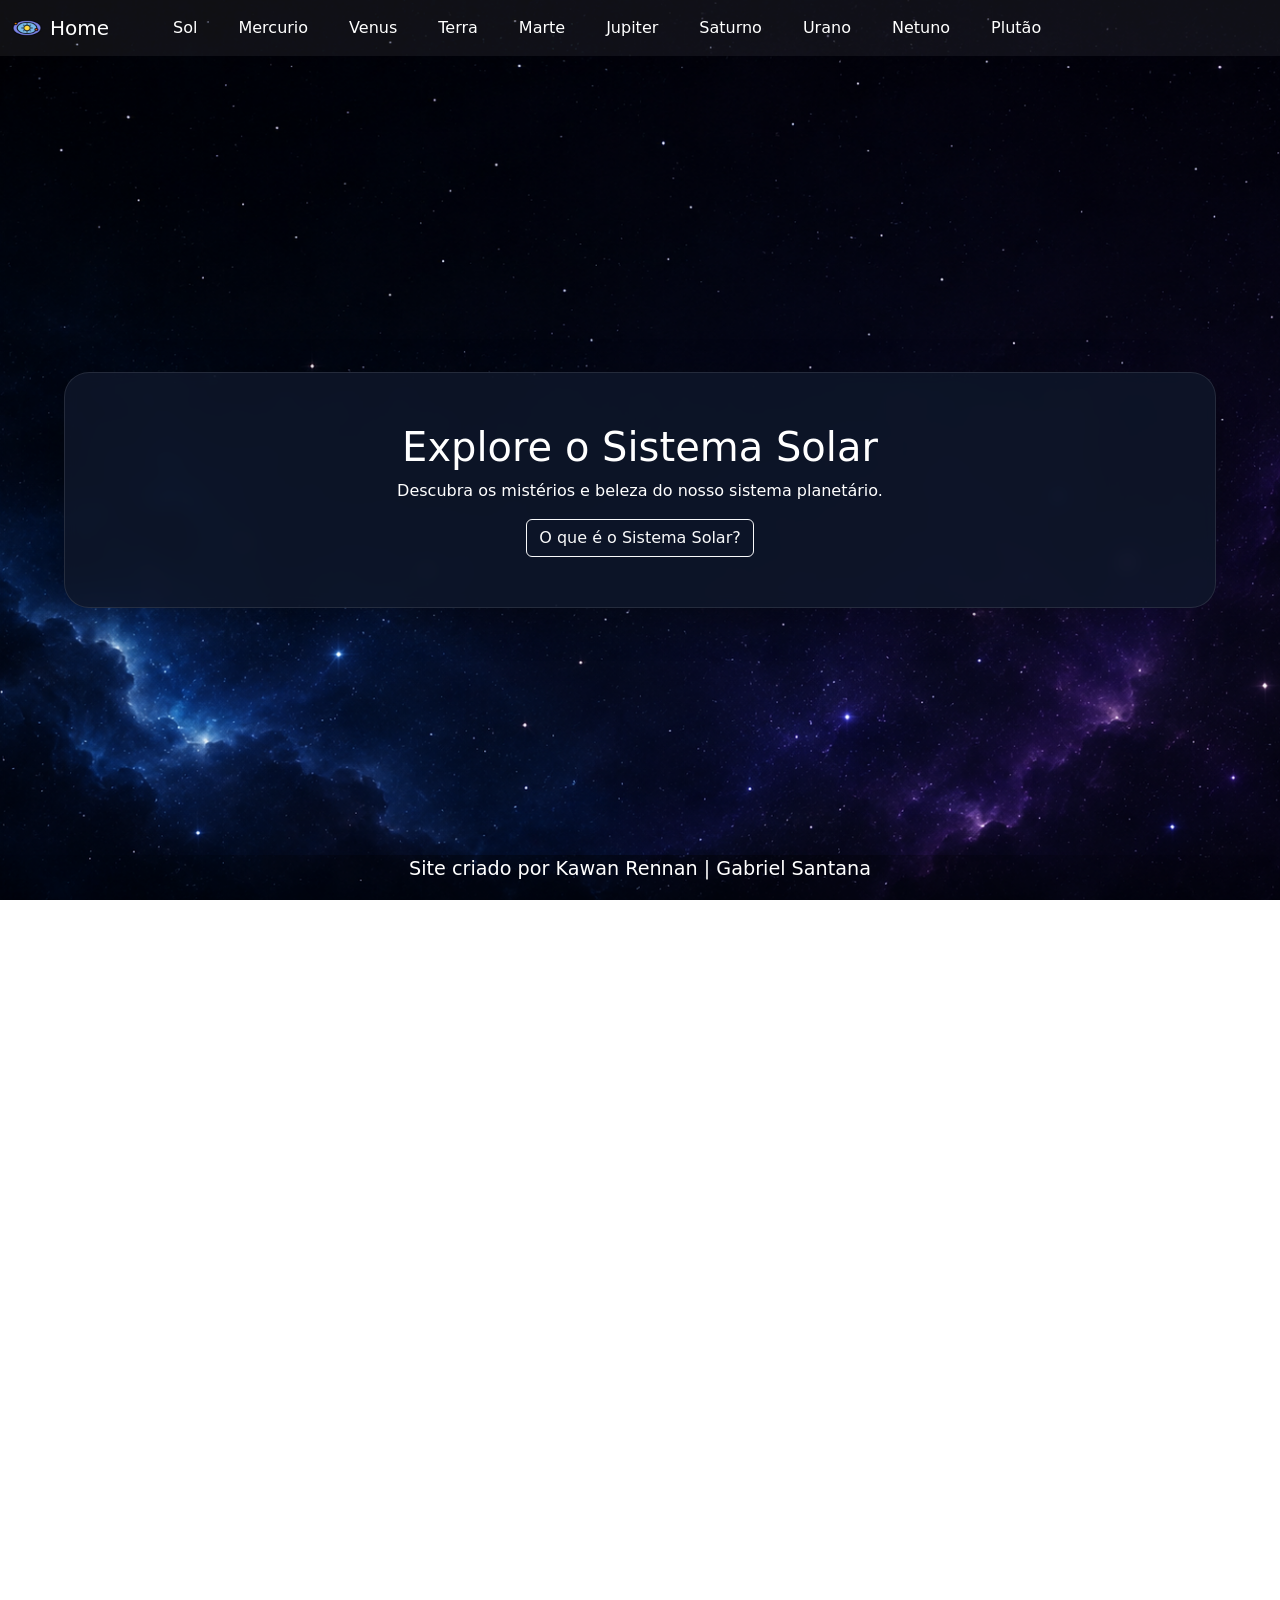
==== index.html @ e8caa62e "Update -deixei o Main centralizado verticalmente -adicionei o footer -melhorei o header" ====
<!DOCTYPE html>
<html lang="pt-br">
<head>
    <meta charset="UTF-8">
    <meta name="viewport" content="width=device-width, initial-scale=1.0">

    <title>Sistema Solar</title>

    <link rel="stylesheet" href="css/bootstrap.min.css">
    <link rel="stylesheet" href="css/index.css">
    <link rel="shortcut icon" href="img/icons8-solar-system-64 (1).png" type="image/x-icon">

   
</head>

<body>
<header>
    
        <nav class="navbar navbar-expand-lg ">
            <div class="container-fluid">
    
                <!-- img home-->
                <a class="navbar-brand d-flex align-items-center" href="index.html">
                    <img
                        src="img/icons8-solar-system-72.png"
                        alt="Logo"
                        width="30"
                        height="24"
                        class="d-inline-block me-2">Home</a>
    
                <!-- botao pra mobile-->
                <button
                    class="navbar-toggler"
                    type="button"
                    data-bs-toggle="collapse"
                    data-bs-target="#navbarNav"
                    aria-controls="navbarNav"
                    aria-expanded="false"
                    aria-label="Abrir menu"
                >
                    <span class="navbar-toggler-icon"></span>
                </button>
    
                <!-- links do navbar -->
                <div class="collapse navbar-collapse" id="navbarNav">
    
                    <ul class="navbar-nav">
    
                        <li class="nav-item">
                            <a class="nav-link " href="sol.html">Sol</a>
                        </li>
    
                        <li class="nav-item">
                            <a class="nav-link" href="mercurio.html">Mercurio</a>
                        </li>
    
                        <li class="nav-item">
                            <a class="nav-link" href="venus.html">Venus</a>
                        </li>
    
                        <li class="nav-item">
                            <a class="nav-link" href="terra.html">Terra</a>
                        </li>
    
                        <li class="nav-item">
                            <a class="nav-link" href="marte.html">Marte</a>
                        </li>
    
                        <li class="nav-item">
                            <a class="nav-link" href="jupiter.html">Jupiter</a>
                        </li>
    
                        <li class="nav-item">
                            <a class="nav-link" href="saturno.html">Saturno</a>
                        </li>
    
                        <li class="nav-item">
                            <a class="nav-link" href="urano.html">Urano</a>
                        </li>
    
                        <li class="nav-item">
                            <a class="nav-link" href="netuno.html">Netuno</a>
                        </li>
    
                        <li class="nav-item">
                            <a class="nav-link" href="plutao.html">Plutão</a>
    
                        </li>
    
                    </ul>
    
                </div>
            </div>
        </nav>
</header>

    <main>
        <section>
            <h1>Explore o Sistema Solar</h1>
            <p>Descubra os mistérios e beleza do nosso sistema planetário.</p>
            <a href="#"><button type="button" class="btn btn-outline-light">O que é o Sistema Solar?</button></a>
        </section>
    </main>

    <footer>
        <p>Site criado por <a href="https://github.com/kawandev22" target="_blank">Kawan Rennan</a> | <a href="https://github.com/bielsanatana-dias" target="_blank">Gabriel Santana</a></p>
    </footer>

    <script src="js/bootstrap.bundle.min.js"></script>

</body>
</html>
---- css/index.css ----
@charset "UTF-8";

*{
    margin: 0;
    padding: 0;
}

header{
    background-color: rgba(242, 247, 247, 0.062);
    color: white;
    position: fixed;
    top: 0;
    width: 100%;
    z-index: 999;
}
   
   
   
   
   body{
    height: 200vh;
    background: url(../img/ChatGPT\ Image\ 28\ de\ ago.\ de\ 2026\,\ 14_14_52.png) center center no-repeat fixed ;
    background-size: cover;
    padding-top: 70px;
   }
   

   .navbar-nav {
            gap: 25px;
        }

        .navbar-brand {
            color: white !important;
        }

        .nav-link {
            transition: 0.2s ease;
            color: white !important;
            text-decoration: none;
        }

        .nav-link:hover {
            transform: translateY(-2px);
            text-decoration: none;
        }

        @media (min-width: 992px) {
            .navbar-collapse {
                justify-content: flex-start;
            }

            .navbar-nav {
                margin-left: 40px;
            }
        }

        main {
    width: 90%;
    max-width: 1200px;
    margin: 40px auto;
    padding: 50px;
    
    background: rgba(15, 23, 42, 0.85);
    border: 1px solid rgba(255, 255, 255, 0.1);
    border-radius: 25px;
    
    color: white;
    
    box-shadow: 0 10px 40px rgba(0, 0, 0, 0.3);
    
    backdrop-filter: blur(8px);
    text-align: center; 

    position: absolute;
    left: 50%;
    top: 50%;
    transform: translate(-50%,-50%);

}

footer{
    
    width: 100%;
    height: 5vh;
    background-color: rgba(0, 0, 20, 0);
    background-image: linear-gradient(45deg, rgba(0, 0, 0, 0), rgba(0, 0, 0, 0.425), rgba(0, 0, 0, 0));
   

    position: fixed;
    bottom: 0;
    left: 0;
    z-index: 1000;
}

footer p {
    color: white;
     text-align: center;
    font-size: 1.2em;
}

a{
    color: white;
    text-decoration: none;
    font-weight: 500;
}

a:hover{
    text-decoration: underline;
}
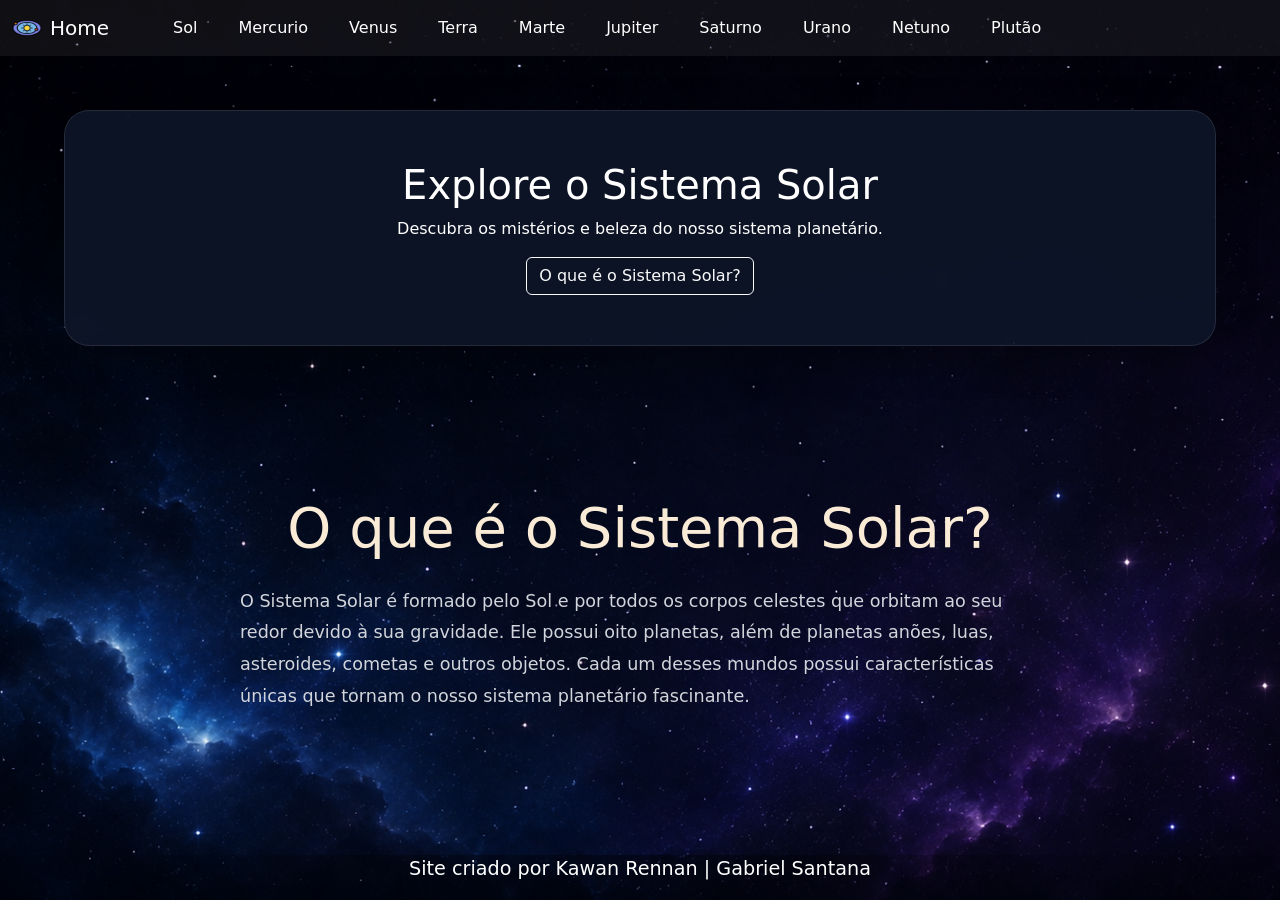
==== commit ddb56f23: "oq é sistema solar.exe add o paragrafo" ====
--- a/index.html
+++ b/index.html
@@ -98,9 +98,25 @@
         <section>
             <h1>Explore o Sistema Solar</h1>
             <p>Descubra os mistérios e beleza do nosso sistema planetário.</p>
-            <a href="#"><button type="button" class="btn btn-outline-light">O que é o Sistema Solar?</button></a>
+            <a href="#sistema-solar"><button type="button" class="btn btn-outline-light">O que é o Sistema Solar?</button></a>
         </section>
     </main>
+
+    <section id="sistema-solar" class="sobre-sistema">
+ 
+
+    <h2>O que é o Sistema Solar?</h2>
+
+    <p>
+        O Sistema Solar é formado pelo Sol e por todos os corpos
+        celestes que orbitam ao seu redor devido à sua gravidade.
+        Ele possui oito planetas, além de planetas anões, luas,
+        asteroides, cometas e outros objetos. Cada um desses mundos
+        possui características únicas que tornam o nosso sistema
+        planetário fascinante.
+    </p>
+
+</section>
 
     <footer>
         <p>Site criado por <a href="https://github.com/kawandev22" target="_blank">Kawan Rennan</a> | <a href="https://github.com/bielsanatana-dias" target="_blank">Gabriel Santana</a></p>
--- a/css/index.css
+++ b/css/index.css
@@ -18,10 +18,14 @@
    
    
    body{
-    height: 200vh;
-    background: url(../img/ChatGPT\ Image\ 28\ de\ ago.\ de\ 2026\,\ 14_14_52.png) center center no-repeat fixed ;
-    background-size: cover;
+
+    min-height: 100vh;
+
+    background: url(../img/ChatGPT\ Image\ 28\ de\ ago.\ de\ 2026\,\ 14_14_52.png)
+                center center / cover no-repeat fixed;
+
     padding-top: 70px;
+
    }
    
 
@@ -31,6 +35,11 @@
 
         .navbar-brand {
             color: white !important;
+            
+        }
+        .navbar-brand:hover{
+            text-decoration: none;
+           
         }
 
         .nav-link {
@@ -54,9 +63,10 @@
             }
         }
 
-        main {
+main {
     width: 90%;
     max-width: 1200px;
+    
     margin: 40px auto;
     padding: 50px;
     
@@ -67,15 +77,9 @@
     color: white;
     
     box-shadow: 0 10px 40px rgba(0, 0, 0, 0.3);
-    
     backdrop-filter: blur(8px);
-    text-align: center; 
 
-    position: absolute;
-    left: 50%;
-    top: 50%;
-    transform: translate(-50%,-50%);
-
+    text-align: center;
 }
 
 footer{
@@ -108,5 +112,27 @@
     text-decoration: underline;
 }
 
+.sobre-sistema {
+    min-height: 450px;
 
+    display: flex;
+    flex-direction: column;
+    justify-content: center;
+    align-items: center;
+
+    padding: 70px 10%;
+}
+
+.sobre-sistema h2 {
+    font-size: clamp(2rem, 5vw, 3.5rem);
+    margin-bottom: 25px;
+    color: antiqueWhite;
+}
+
+.sobre-sistema p {
+    max-width: 800px;
+    font-size: 1.1rem;
+    line-height: 1.8;
+    color: #d1d5db;
+}
     
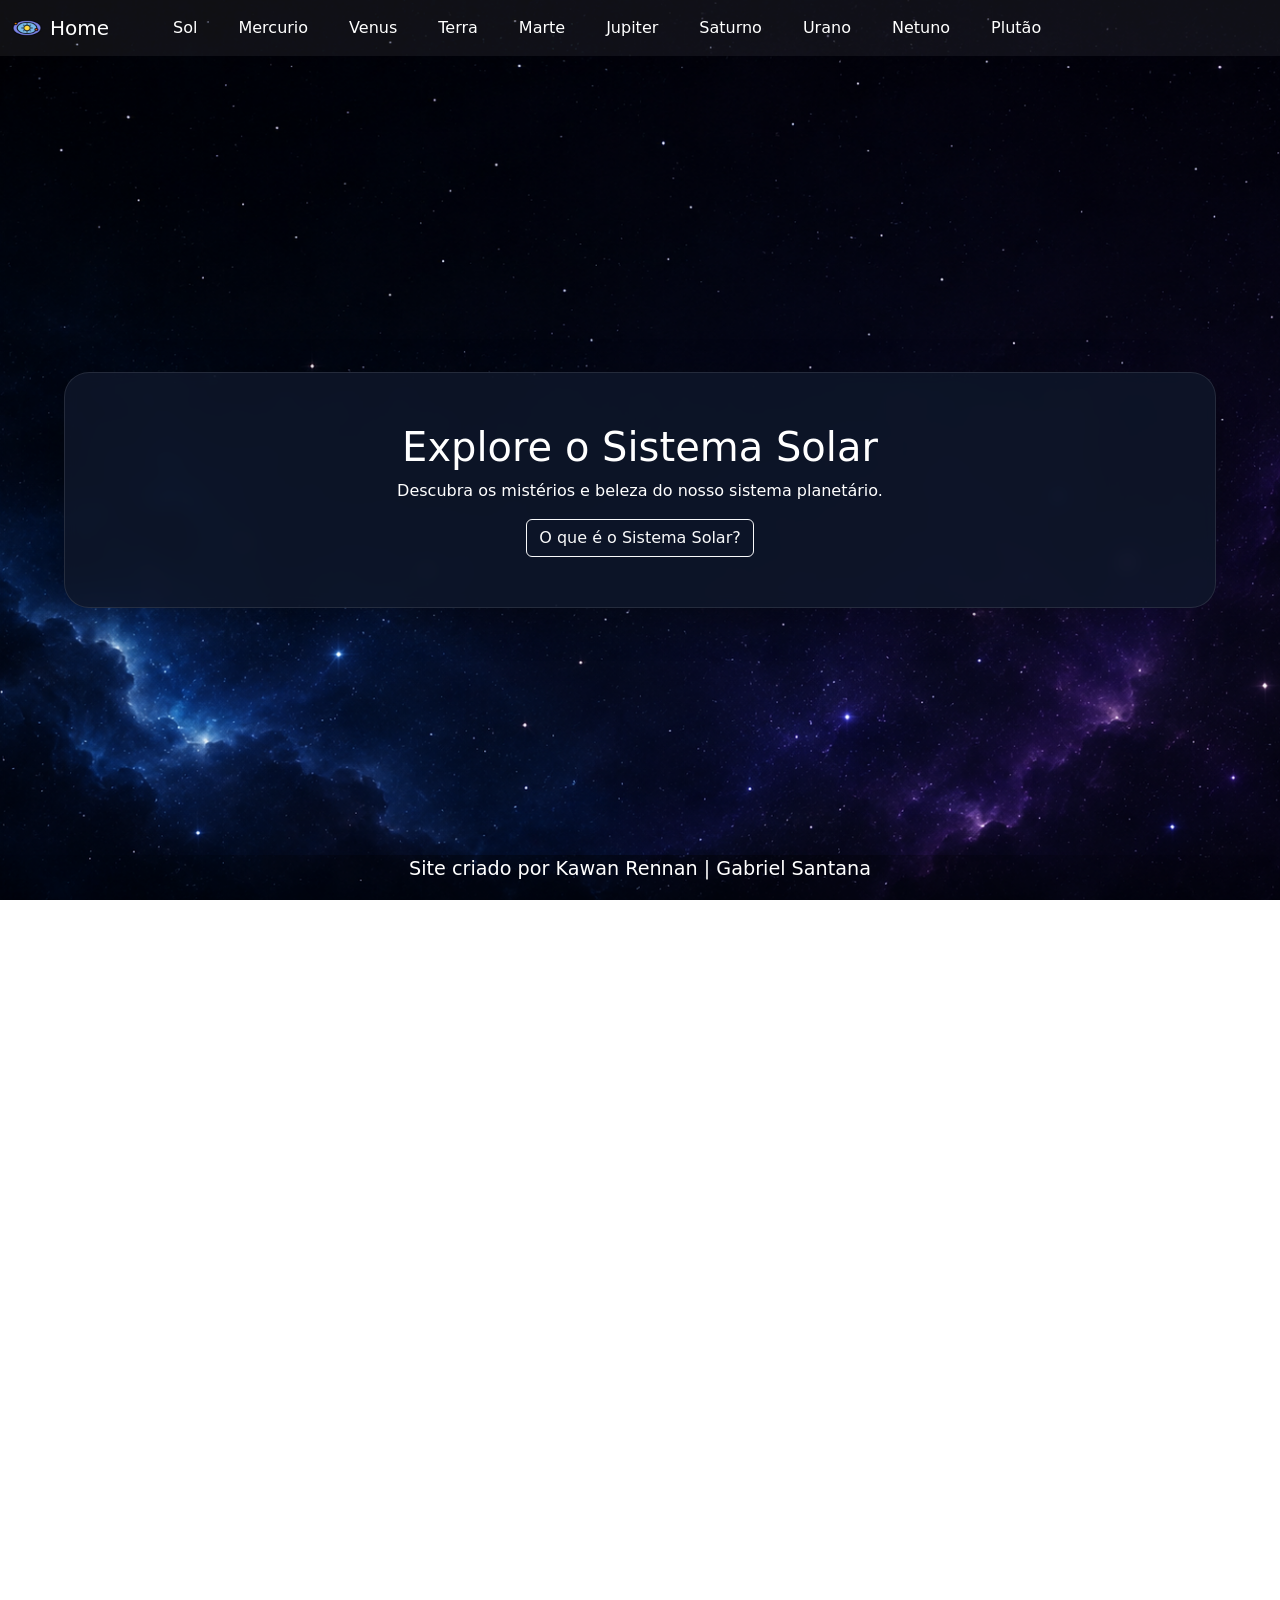
==== commit e6b59a22: "Revert "oq é sistema solar.exe" This reverts commit ddb56f2354d8be37075ac63cae6eb1e8dd710be6." ====
--- a/index.html
+++ b/index.html
@@ -98,25 +98,9 @@
         <section>
             <h1>Explore o Sistema Solar</h1>
             <p>Descubra os mistérios e beleza do nosso sistema planetário.</p>
-            <a href="#sistema-solar"><button type="button" class="btn btn-outline-light">O que é o Sistema Solar?</button></a>
+            <a href="#"><button type="button" class="btn btn-outline-light">O que é o Sistema Solar?</button></a>
         </section>
     </main>
-
-    <section id="sistema-solar" class="sobre-sistema">
- 
-
-    <h2>O que é o Sistema Solar?</h2>
-
-    <p>
-        O Sistema Solar é formado pelo Sol e por todos os corpos
-        celestes que orbitam ao seu redor devido à sua gravidade.
-        Ele possui oito planetas, além de planetas anões, luas,
-        asteroides, cometas e outros objetos. Cada um desses mundos
-        possui características únicas que tornam o nosso sistema
-        planetário fascinante.
-    </p>
-
-</section>
 
     <footer>
         <p>Site criado por <a href="https://github.com/kawandev22" target="_blank">Kawan Rennan</a> | <a href="https://github.com/bielsanatana-dias" target="_blank">Gabriel Santana</a></p>
--- a/css/index.css
+++ b/css/index.css
@@ -18,14 +18,11 @@
    
    
    body{
-
-    min-height: 100vh;
-
-    background: url(../img/ChatGPT\ Image\ 28\ de\ ago.\ de\ 2026\,\ 14_14_52.png)
-                center center / cover no-repeat fixed;
-
+    height: 200vh;
+    background: url(../img/ChatGPT\ Image\ 28\ de\ ago.\ de\ 2026\,\ 14_14_52.png) center center no-repeat fixed ;
+    background-size: cover;
     padding-top: 70px;
-
+    transition: 10s;
    }
    
 
@@ -63,10 +60,9 @@
             }
         }
 
-main {
+        main {
     width: 90%;
     max-width: 1200px;
-    
     margin: 40px auto;
     padding: 50px;
     
@@ -77,9 +73,16 @@
     color: white;
     
     box-shadow: 0 10px 40px rgba(0, 0, 0, 0.3);
+    
     backdrop-filter: blur(8px);
+    text-align: center; 
 
-    text-align: center;
+    position: absolute;
+    left: 50%;
+    top: 50%;
+    transform: translate(-50%,-50%);
+    transition: 1s;
+
 }
 
 footer{
@@ -112,27 +115,5 @@
     text-decoration: underline;
 }
 
-.sobre-sistema {
-    min-height: 450px;
 
-    display: flex;
-    flex-direction: column;
-    justify-content: center;
-    align-items: center;
-
-    padding: 70px 10%;
-}
-
-.sobre-sistema h2 {
-    font-size: clamp(2rem, 5vw, 3.5rem);
-    margin-bottom: 25px;
-    color: antiqueWhite;
-}
-
-.sobre-sistema p {
-    max-width: 800px;
-    font-size: 1.1rem;
-    line-height: 1.8;
-    color: #d1d5db;
-}
     
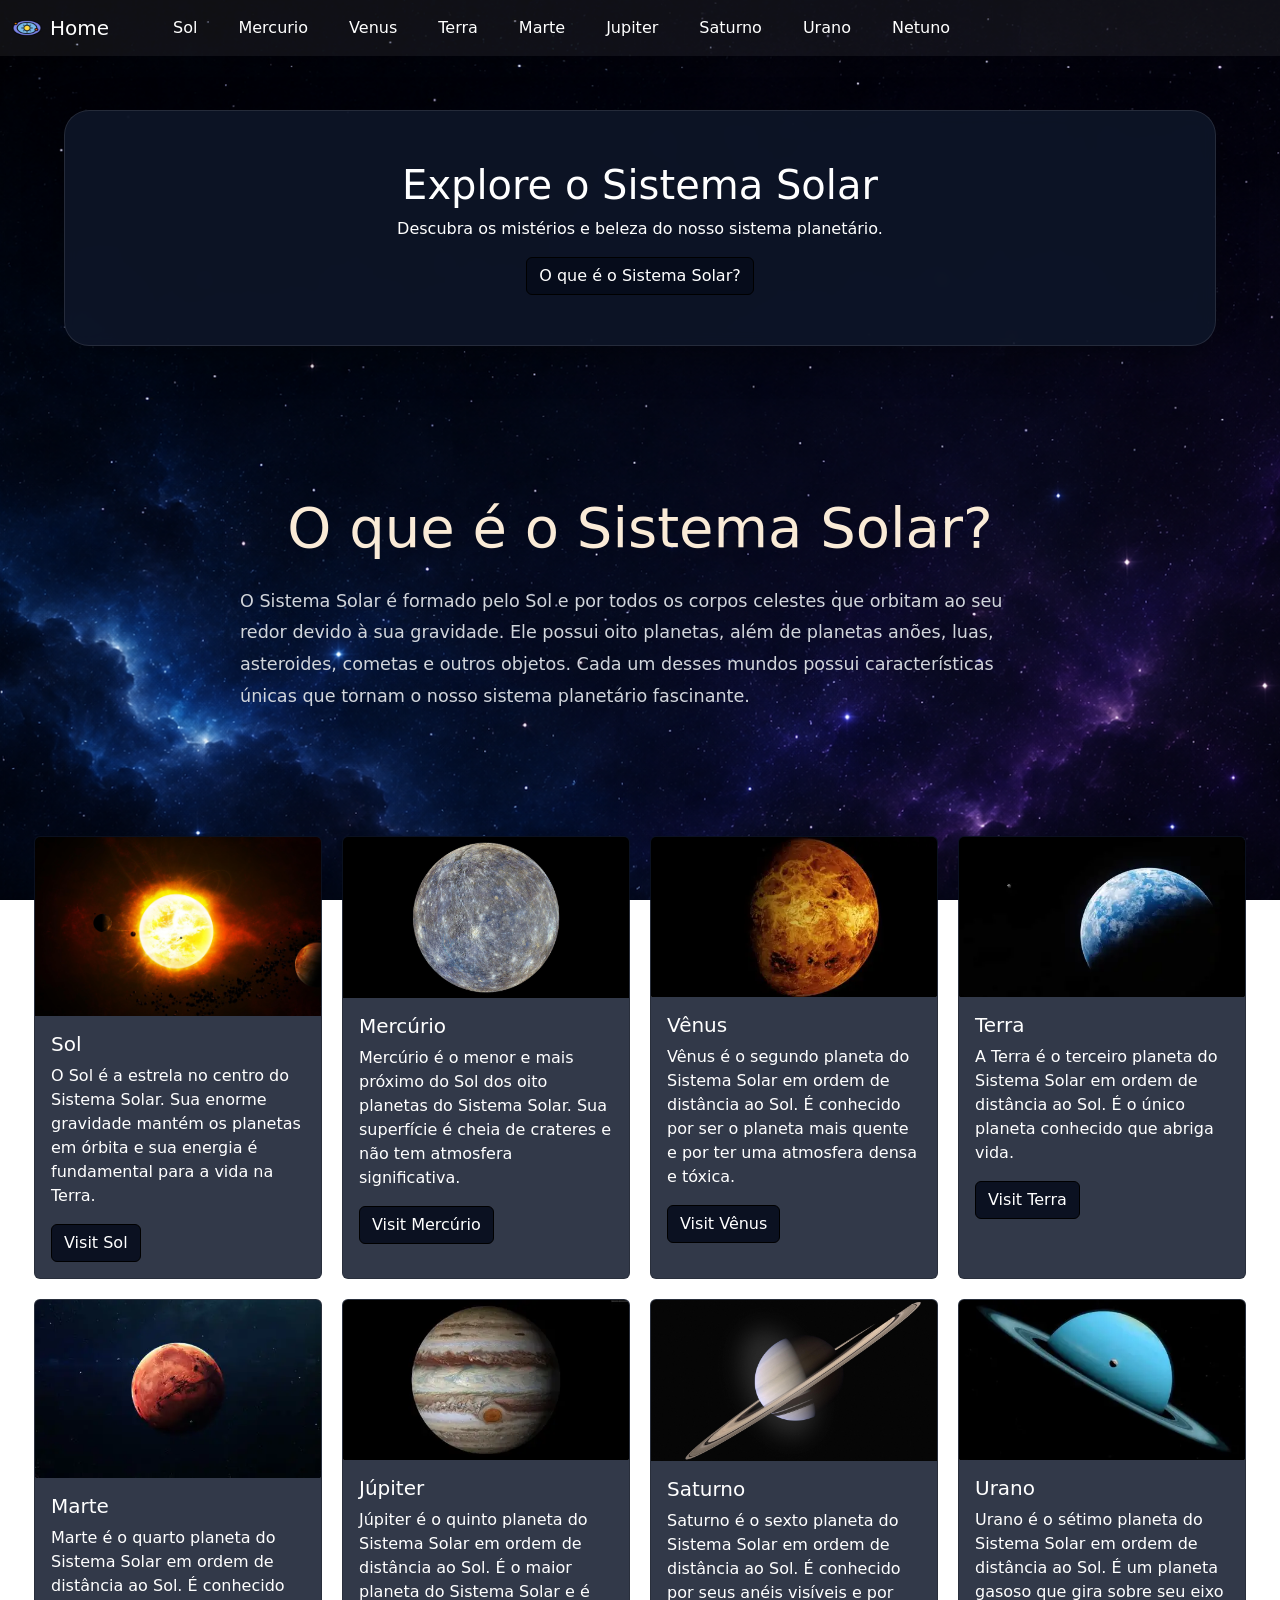
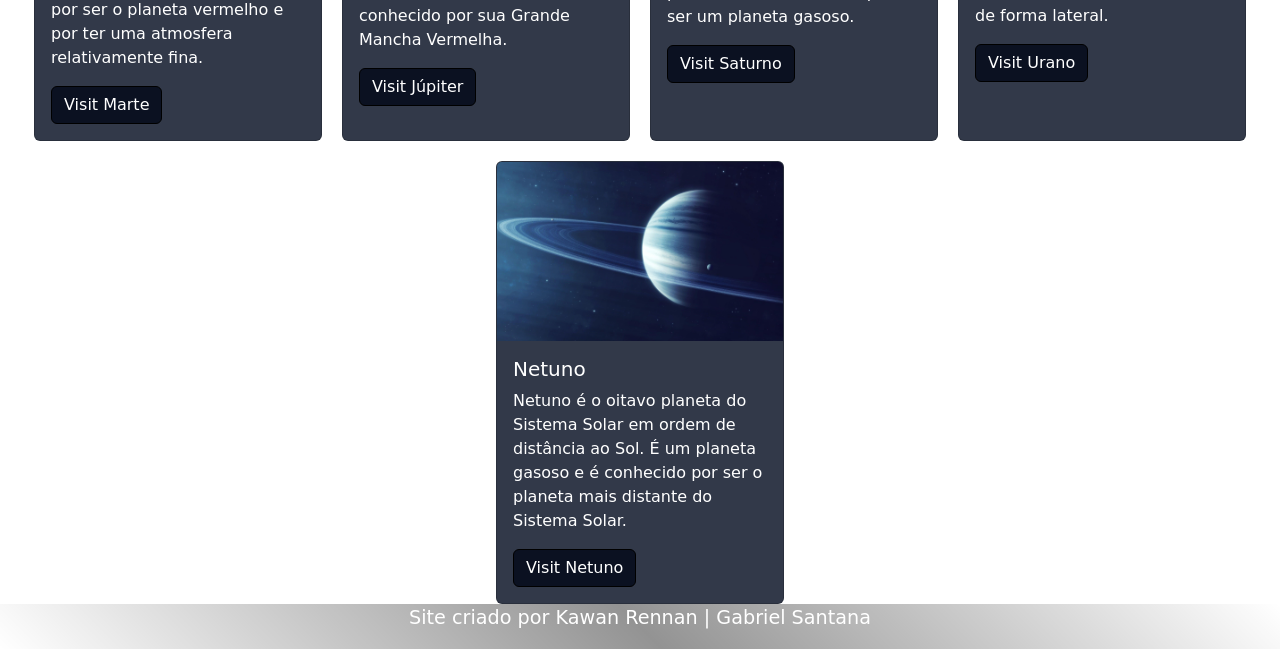
==== commit fdce9182: "update.exe colocando cards pras pafginas, falta linhar eles" ====
--- a/index.html
+++ b/index.html
@@ -1,5 +1,6 @@
 <!DOCTYPE html>
 <html lang="pt-br">
+
 <head>
     <meta charset="UTF-8">
     <meta name="viewport" content="width=device-width, initial-scale=1.0">
@@ -10,103 +11,192 @@
     <link rel="stylesheet" href="css/index.css">
     <link rel="shortcut icon" href="img/icons8-solar-system-64 (1).png" type="image/x-icon">
 
-   
+
 </head>
 
 <body>
-<header>
-    
+    <header>
+
         <nav class="navbar navbar-expand-lg ">
             <div class="container-fluid">
-    
+
                 <!-- img home-->
                 <a class="navbar-brand d-flex align-items-center" href="index.html">
-                    <img
-                        src="img/icons8-solar-system-72.png"
-                        alt="Logo"
-                        width="30"
-                        height="24"
+                    <img src="img/icons8-solar-system-72.png" alt="Logo" width="30" height="24"
                         class="d-inline-block me-2">Home</a>
-    
+
                 <!-- botao pra mobile-->
-                <button
-                    class="navbar-toggler"
-                    type="button"
-                    data-bs-toggle="collapse"
-                    data-bs-target="#navbarNav"
-                    aria-controls="navbarNav"
-                    aria-expanded="false"
-                    aria-label="Abrir menu"
-                >
+                <button class="navbar-toggler" type="button" data-bs-toggle="collapse" data-bs-target="#navbarNav"
+                    aria-controls="navbarNav" aria-expanded="false" aria-label="Abrir menu">
                     <span class="navbar-toggler-icon"></span>
                 </button>
-    
+
                 <!-- links do navbar -->
                 <div class="collapse navbar-collapse" id="navbarNav">
-    
+
                     <ul class="navbar-nav">
-    
+
                         <li class="nav-item">
                             <a class="nav-link " href="sol.html">Sol</a>
                         </li>
-    
+
                         <li class="nav-item">
                             <a class="nav-link" href="mercurio.html">Mercurio</a>
                         </li>
-    
+
                         <li class="nav-item">
                             <a class="nav-link" href="venus.html">Venus</a>
                         </li>
-    
+
                         <li class="nav-item">
                             <a class="nav-link" href="terra.html">Terra</a>
                         </li>
-    
+
                         <li class="nav-item">
                             <a class="nav-link" href="marte.html">Marte</a>
                         </li>
-    
+
                         <li class="nav-item">
                             <a class="nav-link" href="jupiter.html">Jupiter</a>
                         </li>
-    
+
                         <li class="nav-item">
                             <a class="nav-link" href="saturno.html">Saturno</a>
                         </li>
-    
+
                         <li class="nav-item">
                             <a class="nav-link" href="urano.html">Urano</a>
                         </li>
-    
+
                         <li class="nav-item">
                             <a class="nav-link" href="netuno.html">Netuno</a>
                         </li>
-    
-                        <li class="nav-item">
-                            <a class="nav-link" href="plutao.html">Plutão</a>
-    
-                        </li>
-    
-                    </ul>
-    
+                     </ul>
+
                 </div>
             </div>
         </nav>
-</header>
+    </header>
 
     <main>
         <section>
             <h1>Explore o Sistema Solar</h1>
             <p>Descubra os mistérios e beleza do nosso sistema planetário.</p>
-            <a href="#"><button type="button" class="btn btn-outline-light">O que é o Sistema Solar?</button></a>
+            <a href="#sistema-solar"><button type="button" class="btn btn-outline-light">O que é o Sistema
+                    Solar?</button></a>
         </section>
     </main>
 
+    <section id="sistema-solar" class="sobre-sistema">
+
+
+        <h2>O que é o Sistema Solar?</h2>
+
+        <p>
+            O Sistema Solar é formado pelo Sol e por todos os corpos
+            celestes que orbitam ao seu redor devido à sua gravidade.
+            Ele possui oito planetas, além de planetas anões, luas,
+            asteroides, cometas e outros objetos. Cada um desses mundos
+            possui características únicas que tornam o nosso sistema
+            planetário fascinante.
+        </p>
+
+    </section>
+
+    <div class="cards-planetas">
+    <div class="card" style="width: 18rem;">
+        <img src="img/fundocardsol.jpg" class="card-img-top" alt="...">
+        <div class="card-body">
+            <h5 class="card-title">Sol</h5>
+            <p class="card-text">O Sol é a estrela no centro do Sistema Solar. Sua enorme gravidade mantém os planetas em órbita e sua energia é fundamental para a vida na Terra.
+</p>
+            <a href="sol.html" class="btn btn-primary">Visit Sol</a>
+        </div>
+    </div>
+        <div class="card" style="width: 18rem;">
+        <img src="img/fundomercurio.jpg" class="card-img-top" alt="...">
+        <div class="card-body">
+            <h5 class="card-title">Mercúrio</h5>
+            <p class="card-text">Mercúrio é o menor e mais próximo do Sol dos oito planetas do Sistema Solar. Sua superfície é cheia de crateres e não tem atmosfera significativa.
+</p>
+            <a href="mercurio.html" class="btn btn-primary">Visit Mercúrio</a>
+        </div>
+    </div>
+        <div class="card" style="width: 18rem;">
+        <img src="img/fundovenus.webp" class="card-img-top" alt="...">
+        <div class="card-body">
+            <h5 class="card-title">Vênus</h5>
+            <p class="card-text">Vênus é o segundo planeta do Sistema Solar em ordem de distância ao Sol. É conhecido por ser o planeta mais quente e por ter uma atmosfera densa e tóxica.
+</p>
+            <a href="venus.html" class="btn btn-primary">Visit Vênus</a>
+        </div>
+    </div>
+        <div class="card" style="width: 18rem;">
+        <img src="img/fundocardterra.webp" class="card-img-top" alt="...">
+        <div class="card-body">
+            <h5 class="card-title">Terra</h5>
+            <p class="card-text">A Terra é o terceiro planeta do Sistema Solar em ordem de distância ao Sol. É o único planeta conhecido que abriga vida. 
+</p>
+            <a href="terra.html" class="btn btn-primary">Visit Terra</a>
+        </div>
+    </div>
+        <div class="card" style="width: 18rem;">
+        <img src="img/fundomarte.webp" class="card-img-top" alt="..."> 
+                                    
+
+        <div class="card-body">
+            <h5 class="card-title">Marte</h5>
+            <p class="card-text">Marte é o quarto planeta do Sistema Solar em ordem de distância ao Sol. É conhecido por ser o planeta vermelho e por ter uma atmosfera relativamente fina.
+</p>
+            <a href="marte.html" class="btn btn-primary">Visit Marte</a>
+        </div>
+    </div>
+        <div class="card" style="width: 18rem;">
+        <img src="img/fundojupiter.webp" class="card-img-top" alt="...">
+        <div class="card-body">
+            <h5 class="card-title">Júpiter</h5>
+            <p class="card-text">Júpiter é o quinto planeta do Sistema Solar em ordem de distância ao Sol. É o maior planeta do Sistema Solar e é conhecido por sua Grande Mancha Vermelha.
+</p>
+            <a href="jupiter.html" class="btn btn-primary">Visit Júpiter</a>
+        </div>
+    </div>
+        <div class="card" style="width: 18rem;">
+        <img src="img/fundosaturno.jpg" class="card-img-top" alt="...">
+        <div class="card-body">
+            <h5 class="card-title">Saturno</h5>
+            <p class="card-text">Saturno é o sexto planeta do Sistema Solar em ordem de distância ao Sol. É conhecido por seus anéis visíveis e por ser um planeta gasoso.
+</p>
+            <a href="saturno.html" class="btn btn-primary">Visit Saturno</a>
+        </div>
+    </div>
+        <div class="card" style="width: 18rem;">
+        <img src="img/fundourano.webp" class="card-img-top" alt="...">
+        <div class="card-body">
+            <h5 class="card-title">Urano</h5>
+            <p class="card-text">Urano é o sétimo planeta do Sistema Solar em ordem de distância ao Sol. É um planeta gasoso que gira sobre seu eixo de forma lateral.
+</p>
+            <a href="urano.html" class="btn btn-primary">Visit Urano</a>
+        </div>
+    </div>
+        <div class="card" style="width: 18rem;">
+        <img src="img/fundonetuno.jpg" class="card-img-top" alt="...">
+        <div class="card-body">
+            <h5 class="card-title">Netuno</h5>
+            <p class="card-text">Netuno é o oitavo planeta do Sistema Solar em ordem de distância ao Sol. É um planeta gasoso e é conhecido por ser o planeta mais distante do Sistema Solar.
+</p>
+            <a href="netuno.html" class="btn btn-primary">Visit Netuno</a>
+        </div>
+    </div>
+    </div>
+    
+
     <footer>
-        <p>Site criado por <a href="https://github.com/kawandev22" target="_blank">Kawan Rennan</a> | <a href="https://github.com/bielsanatana-dias" target="_blank">Gabriel Santana</a></p>
+        <p>Site criado por <a href="https://github.com/kawandev22" target="_blank">Kawan Rennan</a> | <a
+                href="https://github.com/bielsanatana-dias" target="_blank">Gabriel Santana</a></p>
     </footer>
 
     <script src="js/bootstrap.bundle.min.js"></script>
 
 </body>
+
 </html>
--- a/css/index.css
+++ b/css/index.css
@@ -18,11 +18,14 @@
    
    
    body{
-    height: 200vh;
-    background: url(../img/ChatGPT\ Image\ 28\ de\ ago.\ de\ 2026\,\ 14_14_52.png) center center no-repeat fixed ;
-    background-size: cover;
+
+    min-height: 100vh;
+
+    background: url(../img/ChatGPT\ Image\ 28\ de\ ago.\ de\ 2026\,\ 14_14_52.png)
+                center center / cover no-repeat fixed;
+
     padding-top: 70px;
-    transition: 10s;
+
    }
    
 
@@ -60,9 +63,10 @@
             }
         }
 
-        main {
+main {
     width: 90%;
     max-width: 1200px;
+    
     margin: 40px auto;
     padding: 50px;
     
@@ -73,16 +77,36 @@
     color: white;
     
     box-shadow: 0 10px 40px rgba(0, 0, 0, 0.3);
+    backdrop-filter: blur(8px);
+
+    text-align: center;
+}
+
+.card{
+    background-color: rgba(15, 23, 42, 0.85);
+    color:white;
+}
+.card:hover{
+    transform: translateY(-5px);
+    transition: 0.2s;
+}
+.cards-planetas {
+    display: flex;
+    flex-wrap: wrap;
+    gap: 20px;
+    justify-content: center;
+}
+.btn{
+    background-color: rgba(5, 11, 26, 0.85);
+    border: solid 1px black;
+    color: white;
+}
+.btn:hover{
     
-    backdrop-filter: blur(8px);
-    text-align: center; 
-
-    position: absolute;
-    left: 50%;
-    top: 50%;
-    transform: translate(-50%,-50%);
-    transition: 1s;
-
+    background-color: rgba(5, 11, 26, 0.85) ;
+    text-decoration: none;
+    color:white;
+    
 }
 
 footer{
@@ -93,7 +117,7 @@
     background-image: linear-gradient(45deg, rgba(0, 0, 0, 0), rgba(0, 0, 0, 0.425), rgba(0, 0, 0, 0));
    
 
-    position: fixed;
+    
     bottom: 0;
     left: 0;
     z-index: 1000;
@@ -115,5 +139,27 @@
     text-decoration: underline;
 }
 
+.sobre-sistema {
+    min-height: 450px;
 
+    display: flex;
+    flex-direction: column;
+    justify-content: center;
+    align-items: center;
+
+    padding: 70px 10%;
+}
+
+.sobre-sistema h2 {
+    font-size: clamp(2rem, 5vw, 3.5rem);
+    margin-bottom: 25px;
+    color: antiqueWhite;
+}
+
+.sobre-sistema p {
+    max-width: 800px;
+    font-size: 1.1rem;
+    line-height: 1.8;
+    color: #d1d5db;
+}
     
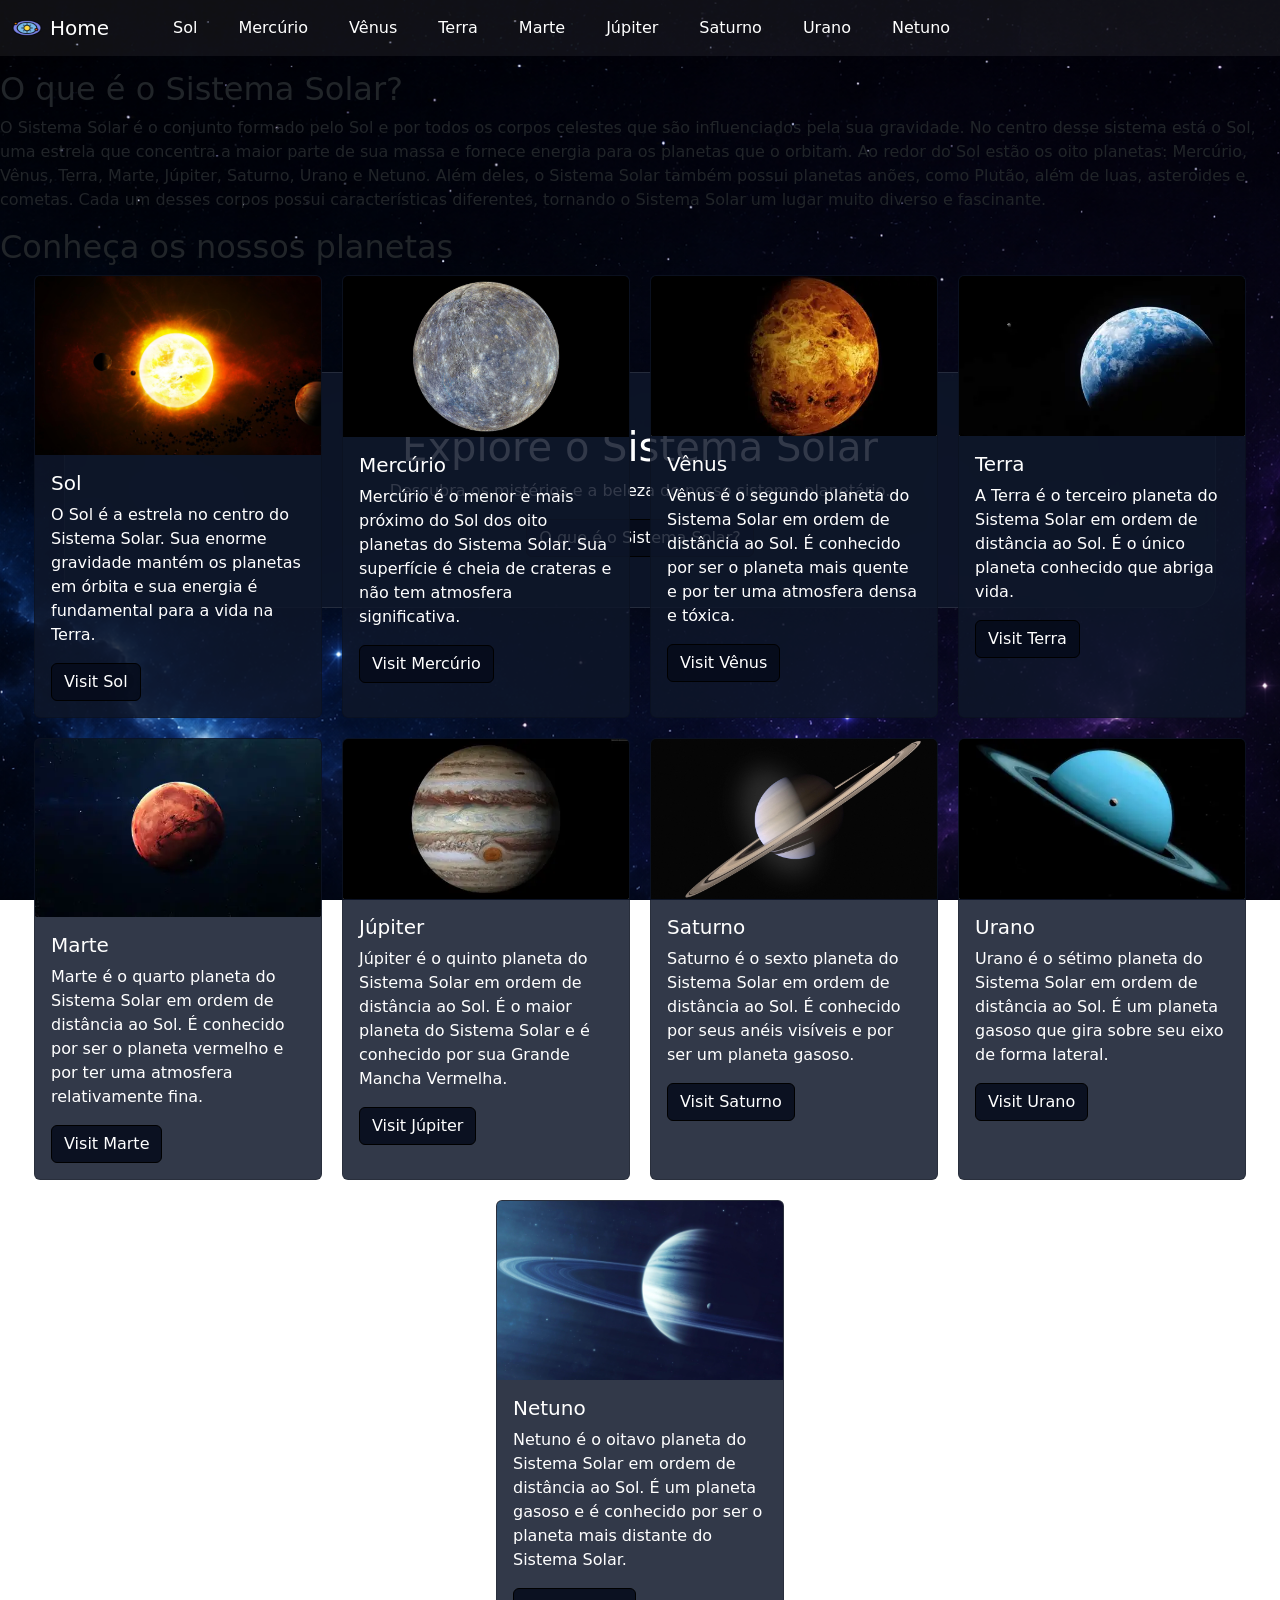
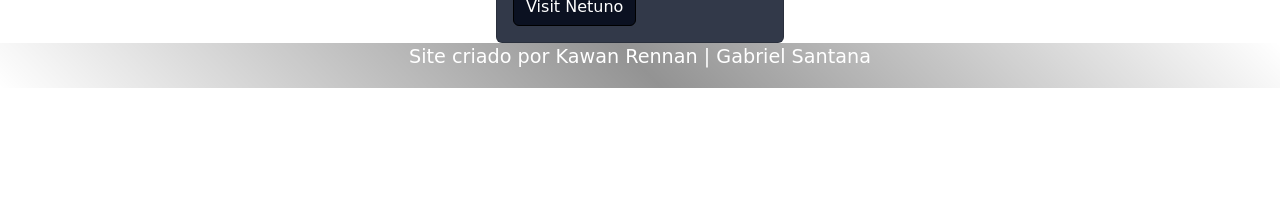
==== commit 9508ac1b: "Merge branch 'main' of https://github.com/kawangabrieldevs/Projeto_Sistema_Solar" ====
--- a/index.html
+++ b/index.html
@@ -10,25 +10,29 @@
     <link rel="stylesheet" href="css/bootstrap.min.css">
     <link rel="stylesheet" href="css/index.css">
     <link rel="shortcut icon" href="img/icons8-solar-system-64 (1).png" type="image/x-icon">
-
-
 </head>
 
 <body>
+
     <header>
 
-        <nav class="navbar navbar-expand-lg ">
+        <nav class="navbar navbar-expand-lg">
+
             <div class="container-fluid">
 
-                <!-- img home-->
+                <!-- img home -->
                 <a class="navbar-brand d-flex align-items-center" href="index.html">
                     <img src="img/icons8-solar-system-72.png" alt="Logo" width="30" height="24"
-                        class="d-inline-block me-2">Home</a>
-
-                <!-- botao pra mobile-->
+                        class="d-inline-block me-2">
+                    Home
+                </a>
+
+                <!-- botão para mobile -->
                 <button class="navbar-toggler" type="button" data-bs-toggle="collapse" data-bs-target="#navbarNav"
                     aria-controls="navbarNav" aria-expanded="false" aria-label="Abrir menu">
+
                     <span class="navbar-toggler-icon"></span>
+
                 </button>
 
                 <!-- links do navbar -->
@@ -37,15 +41,15 @@
                     <ul class="navbar-nav">
 
                         <li class="nav-item">
-                            <a class="nav-link " href="sol.html">Sol</a>
-                        </li>
-
-                        <li class="nav-item">
-                            <a class="nav-link" href="mercurio.html">Mercurio</a>
-                        </li>
-
-                        <li class="nav-item">
-                            <a class="nav-link" href="venus.html">Venus</a>
+                            <a class="nav-link" href="sol.html">Sol</a>
+                        </li>
+
+                        <li class="nav-item">
+                            <a class="nav-link" href="mercurio.html">Mercúrio</a>
+                        </li>
+
+                        <li class="nav-item">
+                            <a class="nav-link" href="venus.html">Vênus</a>
                         </li>
 
                         <li class="nav-item">
@@ -57,7 +61,7 @@
                         </li>
 
                         <li class="nav-item">
-                            <a class="nav-link" href="jupiter.html">Jupiter</a>
+                            <a class="nav-link" href="jupiter.html">Júpiter</a>
                         </li>
 
                         <li class="nav-item">
@@ -71,130 +75,306 @@
                         <li class="nav-item">
                             <a class="nav-link" href="netuno.html">Netuno</a>
                         </li>
-                     </ul>
-
-                </div>
-            </div>
+
+                    </ul>
+
+                </div>
+
+            </div>
+
         </nav>
+
     </header>
 
+
+    <!-- INÍCIO -->
+     <section class="inicio">
     <main>
+
         <section>
+
             <h1>Explore o Sistema Solar</h1>
-            <p>Descubra os mistérios e beleza do nosso sistema planetário.</p>
-            <a href="#sistema-solar"><button type="button" class="btn btn-outline-light">O que é o Sistema
-                    Solar?</button></a>
+
+            <p>
+                Descubra os mistérios e a beleza do nosso sistema planetário.
+            </p>
+
+            <a href="#sistema-solar" class="btn btn-outline-light">
+                O que é o Sistema Solar?
+            </a>
+
         </section>
+
     </main>
-
+</section>
+
+    <!-- EXPLICAÇÃO -->
     <section id="sistema-solar" class="sobre-sistema">
 
-
         <h2>O que é o Sistema Solar?</h2>
 
         <p>
-            O Sistema Solar é formado pelo Sol e por todos os corpos
-            celestes que orbitam ao seu redor devido à sua gravidade.
-            Ele possui oito planetas, além de planetas anões, luas,
-            asteroides, cometas e outros objetos. Cada um desses mundos
-            possui características únicas que tornam o nosso sistema
-            planetário fascinante.
+            O Sistema Solar é o conjunto formado pelo Sol e por todos os corpos celestes que são influenciados pela sua
+            gravidade. No centro desse sistema está o Sol, uma estrela que concentra a maior parte de sua massa e
+            fornece energia para os planetas que o orbitam.
+
+            Ao redor do Sol estão os oito planetas: Mercúrio, Vênus, Terra, Marte, Júpiter, Saturno, Urano e Netuno.
+            Além deles, o Sistema Solar também possui planetas anões, como Plutão, além de luas, asteroides e cometas.
+            Cada um desses corpos possui características diferentes, tornando o Sistema Solar um lugar muito diverso e
+            fascinante.
+
         </p>
 
     </section>
 
-    <div class="cards-planetas">
-    <div class="card" style="width: 18rem;">
-        <img src="img/fundocardsol.jpg" class="card-img-top" alt="...">
-        <div class="card-body">
-            <h5 class="card-title">Sol</h5>
-            <p class="card-text">O Sol é a estrela no centro do Sistema Solar. Sua enorme gravidade mantém os planetas em órbita e sua energia é fundamental para a vida na Terra.
-</p>
-            <a href="sol.html" class="btn btn-primary">Visit Sol</a>
+
+    <!-- CARDS DOS PLANETAS -->
+    <section class="planetas">
+
+        <h2>Conheça os nossos planetas</h2>
+
+        <div class="cards-planetas">
+
+            <!-- SOL -->
+            <div class="card" style="width: 18rem;">
+
+                <img src="img/fundocardsol.jpg" class="card-img-top" alt="Sol">
+
+                <div class="card-body">
+
+                    <h5 class="card-title">Sol</h5>
+
+                    <p class="card-text">
+                        O Sol é a estrela no centro do Sistema Solar.
+                        Sua enorme gravidade mantém os planetas em órbita
+                        e sua energia é fundamental para a vida na Terra.
+                    </p>
+
+                    <a href="sol.html" class="btn btn-primary">
+                        Visit Sol
+                    </a>
+
+                </div>
+
+            </div>
+
+
+            <!-- MERCÚRIO -->
+            <div class="card" style="width: 18rem;">
+
+                <img src="img/fundomercurio.jpg" class="card-img-top" alt="Mercúrio">
+
+                <div class="card-body">
+
+                    <h5 class="card-title">Mercúrio</h5>
+
+                    <p class="card-text">
+                        Mercúrio é o menor e mais próximo do Sol dos
+                        oito planetas do Sistema Solar. Sua superfície
+                        é cheia de crateras e não tem atmosfera significativa.
+                    </p>
+
+                    <a href="mercurio.html" class="btn btn-primary">
+                        Visit Mercúrio
+                    </a>
+
+                </div>
+
+            </div>
+
+
+            <!-- VÊNUS -->
+            <div class="card" style="width: 18rem;">
+
+                <img src="img/fundovenus.webp" class="card-img-top" alt="Vênus">
+
+                <div class="card-body">
+
+                    <h5 class="card-title">Vênus</h5>
+
+                    <p class="card-text">
+                        Vênus é o segundo planeta do Sistema Solar em
+                        ordem de distância ao Sol. É conhecido por ser
+                        o planeta mais quente e por ter uma atmosfera
+                        densa e tóxica.
+                    </p>
+
+                    <a href="venus.html" class="btn btn-primary">
+                        Visit Vênus
+                    </a>
+
+                </div>
+
+            </div>
+
+
+            <!-- TERRA -->
+            <div class="card" style="width: 18rem;">
+
+                <img src="img/fundocardterra.webp" class="card-img-top" alt="Terra">
+
+                <div class="card-body">
+
+                    <h5 class="card-title">Terra</h5>
+
+                    <p class="card-text">
+                        A Terra é o terceiro planeta do Sistema Solar
+                        em ordem de distância ao Sol. É o único planeta
+                        conhecido que abriga vida.
+                    </p>
+
+                    <a href="terra.html" class="btn btn-primary">
+                        Visit Terra
+                    </a>
+
+                </div>
+
+            </div>
+
+
+            <!-- MARTE -->
+            <div class="card" style="width: 18rem;">
+
+                <img src="img/fundomarte.webp" class="card-img-top" alt="Marte">
+
+                <div class="card-body">
+
+                    <h5 class="card-title">Marte</h5>
+
+                    <p class="card-text">
+                        Marte é o quarto planeta do Sistema Solar em
+                        ordem de distância ao Sol. É conhecido por ser
+                        o planeta vermelho e por ter uma atmosfera
+                        relativamente fina.
+                    </p>
+
+                    <a href="marte.html" class="btn btn-primary">
+                        Visit Marte
+                    </a>
+
+                </div>
+
+            </div>
+
+
+            <!-- JÚPITER -->
+            <div class="card" style="width: 18rem;">
+
+                <img src="img/fundojupiter.webp" class="card-img-top" alt="Júpiter">
+
+                <div class="card-body">
+
+                    <h5 class="card-title">Júpiter</h5>
+
+                    <p class="card-text">
+                        Júpiter é o quinto planeta do Sistema Solar
+                        em ordem de distância ao Sol. É o maior planeta
+                        do Sistema Solar e é conhecido por sua
+                        Grande Mancha Vermelha.
+                    </p>
+
+                    <a href="jupiter.html" class="btn btn-primary">
+                        Visit Júpiter
+                    </a>
+
+                </div>
+
+            </div>
+
+
+            <!-- SATURNO -->
+            <div class="card" style="width: 18rem;">
+
+                <img src="img/fundosaturno.jpg" class="card-img-top" alt="Saturno">
+
+                <div class="card-body">
+
+                    <h5 class="card-title">Saturno</h5>
+
+                    <p class="card-text">
+                        Saturno é o sexto planeta do Sistema Solar em
+                        ordem de distância ao Sol. É conhecido por seus
+                        anéis visíveis e por ser um planeta gasoso.
+                    </p>
+
+                    <a href="saturno.html" class="btn btn-primary">
+                        Visit Saturno
+                    </a>
+
+                </div>
+
+            </div>
+
+
+            <!-- URANO -->
+            <div class="card" style="width: 18rem;">
+
+                <img src="img/fundourano.webp" class="card-img-top" alt="Urano">
+
+                <div class="card-body">
+
+                    <h5 class="card-title">Urano</h5>
+
+                    <p class="card-text">
+                        Urano é o sétimo planeta do Sistema Solar em
+                        ordem de distância ao Sol. É um planeta gasoso
+                        que gira sobre seu eixo de forma lateral.
+                    </p>
+
+                    <a href="urano.html" class="btn btn-primary">
+                        Visit Urano
+                    </a>
+
+                </div>
+
+            </div>
+
+
+            <!-- NETUNO -->
+            <div class="card" style="width: 18rem;">
+
+                <img src="img/fundonetuno.jpg" class="card-img-top" alt="Netuno">
+
+                <div class="card-body">
+
+                    <h5 class="card-title">Netuno</h5>
+
+                    <p class="card-text">
+                        Netuno é o oitavo planeta do Sistema Solar
+                        em ordem de distância ao Sol. É um planeta
+                        gasoso e é conhecido por ser o planeta mais
+                        distante do Sistema Solar.
+                    </p>
+
+                    <a href="netuno.html" class="btn btn-primary">
+                        Visit Netuno
+                    </a>
+
+                </div>
+
+            </div>
+
         </div>
-    </div>
-        <div class="card" style="width: 18rem;">
-        <img src="img/fundomercurio.jpg" class="card-img-top" alt="...">
-        <div class="card-body">
-            <h5 class="card-title">Mercúrio</h5>
-            <p class="card-text">Mercúrio é o menor e mais próximo do Sol dos oito planetas do Sistema Solar. Sua superfície é cheia de crateres e não tem atmosfera significativa.
-</p>
-            <a href="mercurio.html" class="btn btn-primary">Visit Mercúrio</a>
-        </div>
-    </div>
-        <div class="card" style="width: 18rem;">
-        <img src="img/fundovenus.webp" class="card-img-top" alt="...">
-        <div class="card-body">
-            <h5 class="card-title">Vênus</h5>
-            <p class="card-text">Vênus é o segundo planeta do Sistema Solar em ordem de distância ao Sol. É conhecido por ser o planeta mais quente e por ter uma atmosfera densa e tóxica.
-</p>
-            <a href="venus.html" class="btn btn-primary">Visit Vênus</a>
-        </div>
-    </div>
-        <div class="card" style="width: 18rem;">
-        <img src="img/fundocardterra.webp" class="card-img-top" alt="...">
-        <div class="card-body">
-            <h5 class="card-title">Terra</h5>
-            <p class="card-text">A Terra é o terceiro planeta do Sistema Solar em ordem de distância ao Sol. É o único planeta conhecido que abriga vida. 
-</p>
-            <a href="terra.html" class="btn btn-primary">Visit Terra</a>
-        </div>
-    </div>
-        <div class="card" style="width: 18rem;">
-        <img src="img/fundomarte.webp" class="card-img-top" alt="..."> 
-                                    
-
-        <div class="card-body">
-            <h5 class="card-title">Marte</h5>
-            <p class="card-text">Marte é o quarto planeta do Sistema Solar em ordem de distância ao Sol. É conhecido por ser o planeta vermelho e por ter uma atmosfera relativamente fina.
-</p>
-            <a href="marte.html" class="btn btn-primary">Visit Marte</a>
-        </div>
-    </div>
-        <div class="card" style="width: 18rem;">
-        <img src="img/fundojupiter.webp" class="card-img-top" alt="...">
-        <div class="card-body">
-            <h5 class="card-title">Júpiter</h5>
-            <p class="card-text">Júpiter é o quinto planeta do Sistema Solar em ordem de distância ao Sol. É o maior planeta do Sistema Solar e é conhecido por sua Grande Mancha Vermelha.
-</p>
-            <a href="jupiter.html" class="btn btn-primary">Visit Júpiter</a>
-        </div>
-    </div>
-        <div class="card" style="width: 18rem;">
-        <img src="img/fundosaturno.jpg" class="card-img-top" alt="...">
-        <div class="card-body">
-            <h5 class="card-title">Saturno</h5>
-            <p class="card-text">Saturno é o sexto planeta do Sistema Solar em ordem de distância ao Sol. É conhecido por seus anéis visíveis e por ser um planeta gasoso.
-</p>
-            <a href="saturno.html" class="btn btn-primary">Visit Saturno</a>
-        </div>
-    </div>
-        <div class="card" style="width: 18rem;">
-        <img src="img/fundourano.webp" class="card-img-top" alt="...">
-        <div class="card-body">
-            <h5 class="card-title">Urano</h5>
-            <p class="card-text">Urano é o sétimo planeta do Sistema Solar em ordem de distância ao Sol. É um planeta gasoso que gira sobre seu eixo de forma lateral.
-</p>
-            <a href="urano.html" class="btn btn-primary">Visit Urano</a>
-        </div>
-    </div>
-        <div class="card" style="width: 18rem;">
-        <img src="img/fundonetuno.jpg" class="card-img-top" alt="...">
-        <div class="card-body">
-            <h5 class="card-title">Netuno</h5>
-            <p class="card-text">Netuno é o oitavo planeta do Sistema Solar em ordem de distância ao Sol. É um planeta gasoso e é conhecido por ser o planeta mais distante do Sistema Solar.
-</p>
-            <a href="netuno.html" class="btn btn-primary">Visit Netuno</a>
-        </div>
-    </div>
-    </div>
-    
+
+    </section>
+
 
     <footer>
-        <p>Site criado por <a href="https://github.com/kawandev22" target="_blank">Kawan Rennan</a> | <a
-                href="https://github.com/bielsanatana-dias" target="_blank">Gabriel Santana</a></p>
+
+        <p>
+            Site criado por
+            <a href="https://github.com/kawandev22" target="_blank">
+                Kawan Rennan
+            </a>
+            |
+            <a href="https://github.com/bielsanatana-dias" target="_blank">
+                Gabriel Santana
+            </a>
+        </p>
+
     </footer>
 
+
     <script src="js/bootstrap.bundle.min.js"></script>
 
 </body>
--- a/css/index.css
+++ b/css/index.css
@@ -18,14 +18,11 @@
    
    
    body{
-
-    min-height: 100vh;
-
-    background: url(../img/ChatGPT\ Image\ 28\ de\ ago.\ de\ 2026\,\ 14_14_52.png)
-                center center / cover no-repeat fixed;
-
+    height: 200vh;
+    background: url(../img/ChatGPT\ Image\ 28\ de\ ago.\ de\ 2026\,\ 14_14_52.png) center center no-repeat fixed ;
+    background-size: cover;
     padding-top: 70px;
-
+    transition: 10s;
    }
    
 
@@ -63,10 +60,9 @@
             }
         }
 
-main {
+        main {
     width: 90%;
     max-width: 1200px;
-    
     margin: 40px auto;
     padding: 50px;
     
@@ -77,9 +73,16 @@
     color: white;
     
     box-shadow: 0 10px 40px rgba(0, 0, 0, 0.3);
+    
     backdrop-filter: blur(8px);
+    text-align: center; 
 
-    text-align: center;
+    position: absolute;
+    left: 50%;
+    top: 50%;
+    transform: translate(-50%,-50%);
+    transition: 1s;
+
 }
 
 .card{
@@ -139,27 +142,5 @@
     text-decoration: underline;
 }
 
-.sobre-sistema {
-    min-height: 450px;
 
-    display: flex;
-    flex-direction: column;
-    justify-content: center;
-    align-items: center;
-
-    padding: 70px 10%;
-}
-
-.sobre-sistema h2 {
-    font-size: clamp(2rem, 5vw, 3.5rem);
-    margin-bottom: 25px;
-    color: antiqueWhite;
-}
-
-.sobre-sistema p {
-    max-width: 800px;
-    font-size: 1.1rem;
-    line-height: 1.8;
-    color: #d1d5db;
-}
     
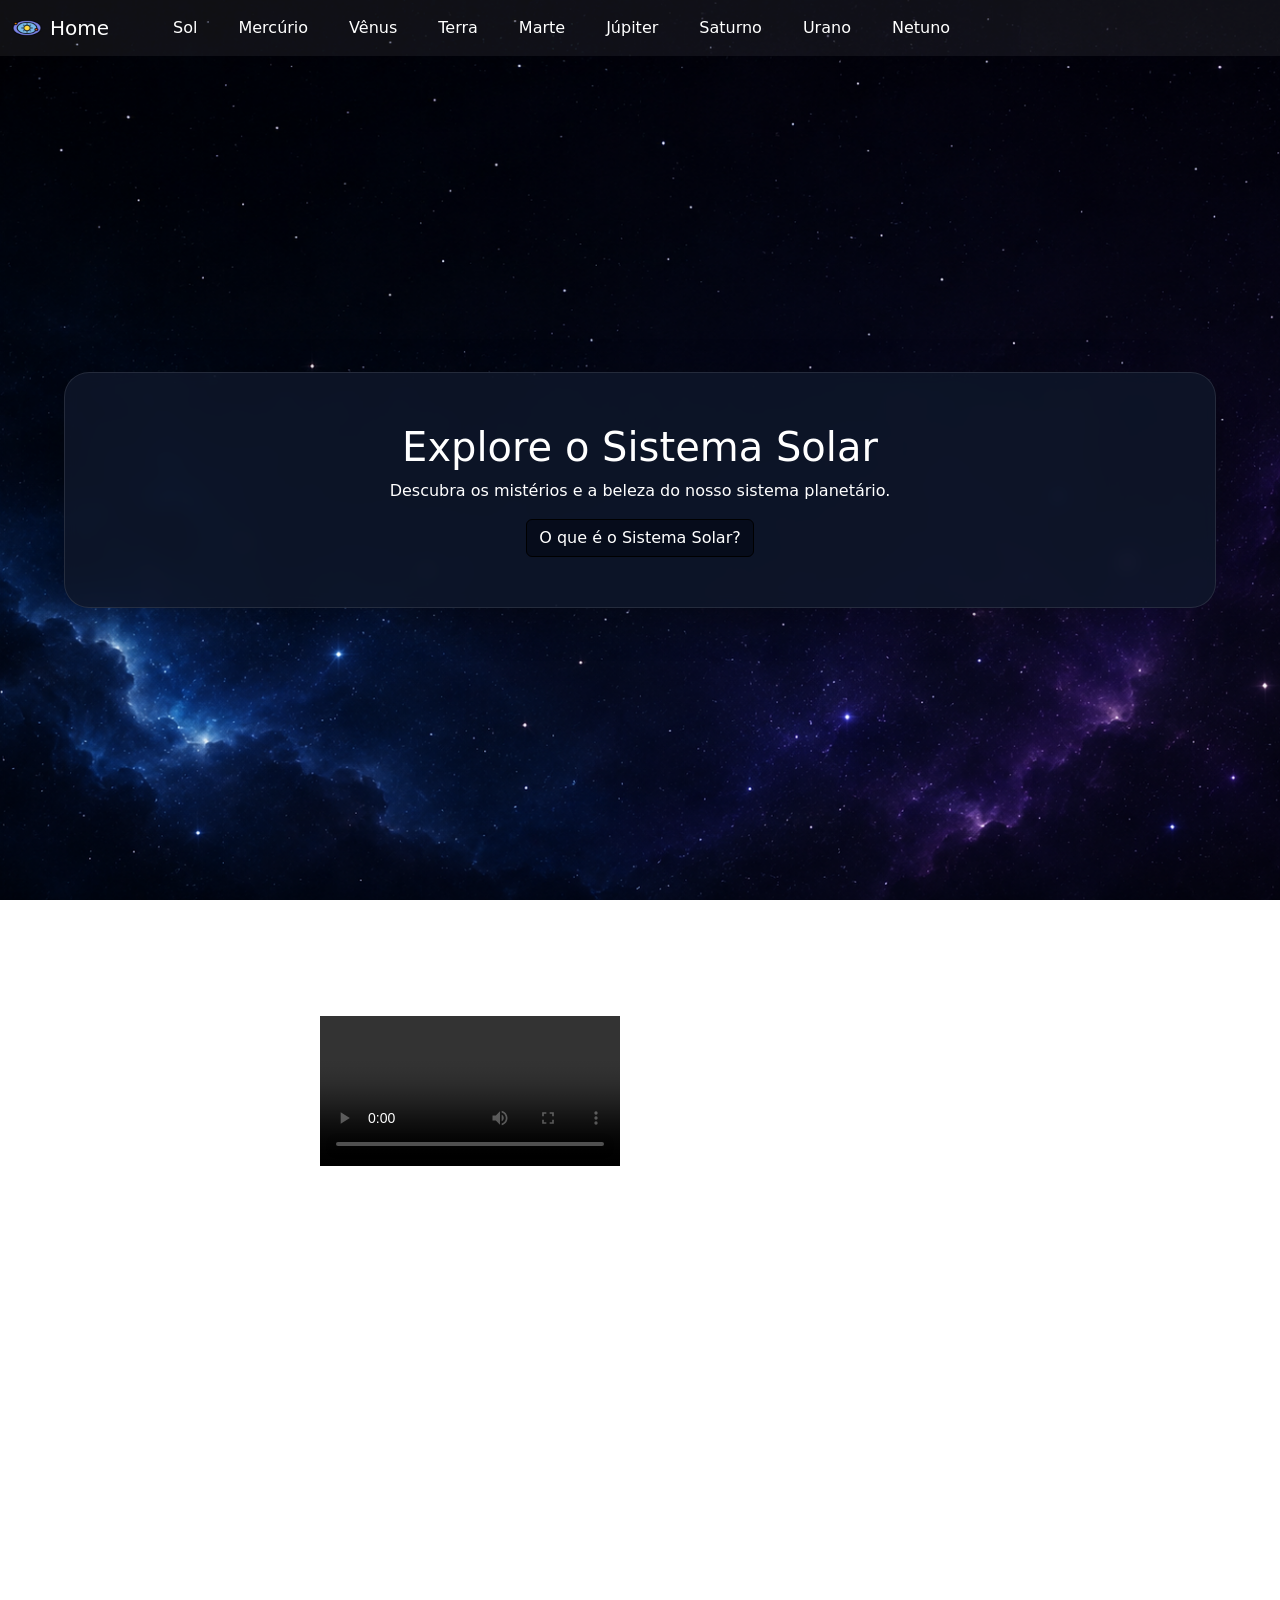
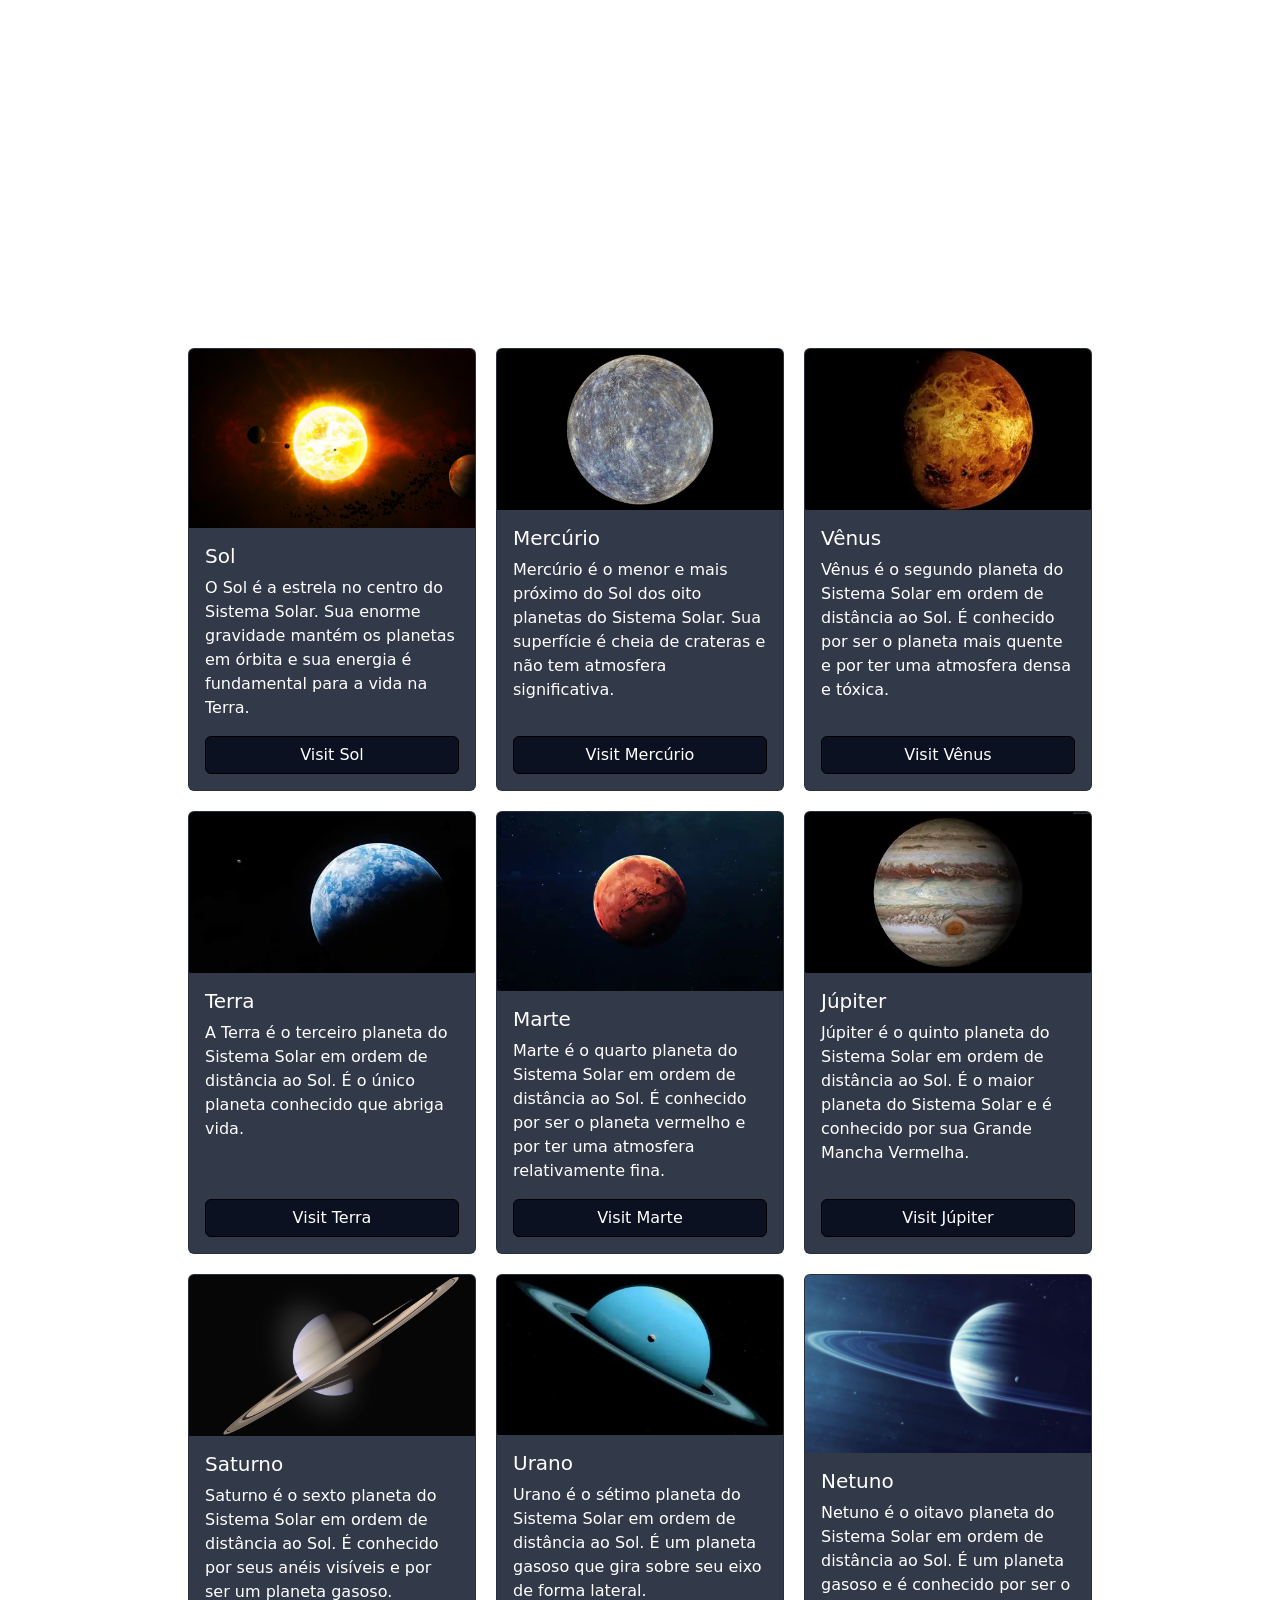
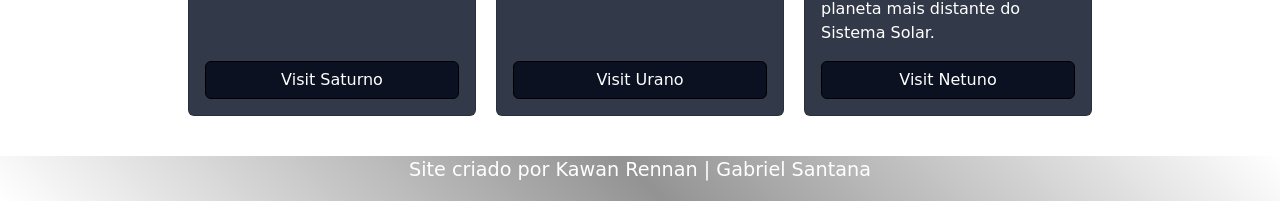
==== commit 9f40390a: "home finalizado" ====
--- a/index.html
+++ b/index.html
@@ -111,19 +111,10 @@
     <!-- EXPLICAÇÃO -->
     <section id="sistema-solar" class="sobre-sistema">
 
-        <h2>O que é o Sistema Solar?</h2>
-
-        <p>
-            O Sistema Solar é o conjunto formado pelo Sol e por todos os corpos celestes que são influenciados pela sua
-            gravidade. No centro desse sistema está o Sol, uma estrela que concentra a maior parte de sua massa e
-            fornece energia para os planetas que o orbitam.
-
-            Ao redor do Sol estão os oito planetas: Mercúrio, Vênus, Terra, Marte, Júpiter, Saturno, Urano e Netuno.
-            Além deles, o Sistema Solar também possui planetas anões, como Plutão, além de luas, asteroides e cometas.
-            Cada um desses corpos possui características diferentes, tornando o Sistema Solar um lugar muito diverso e
-            fascinante.
-
-        </p>
+        <h2>O Sistema Solar</h2>
+        <video src="video/o-sistema-solar.mp4" controls></video>
+
+       
 
     </section>
 
@@ -131,7 +122,7 @@
     <!-- CARDS DOS PLANETAS -->
     <section class="planetas">
 
-        <h2>Conheça os nossos planetas</h2>
+        <h2>Conheça o Sistema Solar</h2>
 
         <div class="cards-planetas">
 
--- a/css/index.css
+++ b/css/index.css
@@ -22,9 +22,10 @@
     background: url(../img/ChatGPT\ Image\ 28\ de\ ago.\ de\ 2026\,\ 14_14_52.png) center center no-repeat fixed ;
     background-size: cover;
     padding-top: 70px;
-    transition: 10s;
+    
    }
    
+
 
    .navbar-nav {
             gap: 25px;
@@ -63,12 +64,17 @@
         main {
     width: 90%;
     max-width: 1200px;
-    margin: 40px auto;
+    margin: 40px auto 0 auto;
     padding: 50px;
     
     background: rgba(15, 23, 42, 0.85);
     border: 1px solid rgba(255, 255, 255, 0.1);
     border-radius: 25px;
+
+    position: absolute;
+    left: 50%;
+    top: 50%;
+    transform: translate(-50%, -50%);
     
     color: white;
     
@@ -76,34 +82,77 @@
     
     backdrop-filter: blur(8px);
     text-align: center; 
+}
 
-    position: absolute;
-    left: 50%;
-    top: 50%;
-    transform: translate(-50%,-50%);
-    transition: 1s;
+.inicio{
+    height: 100vh;
+}
 
+.sobre-sistema{
+    h2{
+        text-align: center;
+    }
+   
+    height: 100vh;
+    width: 50%;
+     color: white;
+     margin: auto;
+
+     
 }
+.planetas{
+    h2{
+        color: white;
+        text-align: center;
+        margin-bottom: 40px;
+    }
+   
+    
+}
+
 
 .card{
     background-color: rgba(15, 23, 42, 0.85);
     color:white;
 }
+
 .card:hover{
     transform: translateY(-5px);
     transition: 0.2s;
 }
+
 .cards-planetas {
     display: flex;
     flex-wrap: wrap;
+    justify-content: center;
     gap: 20px;
-    justify-content: center;
+
+    width: 904px;
+    max-width: 100%;
+    margin: 0 auto;
 }
+
+.cards-planetas .card {
+    display: flex;
+    flex-direction: column;
+}
+
+.cards-planetas .card-body {
+    display: flex;
+    flex-direction: column;
+    flex: 1;
+}
+
+.cards-planetas .card-body .btn {
+    margin-top: auto;
+}
+
 .btn{
     background-color: rgba(5, 11, 26, 0.85);
     border: solid 1px black;
     color: white;
 }
+
 .btn:hover{
     
     background-color: rgba(5, 11, 26, 0.85) ;
@@ -118,8 +167,7 @@
     height: 5vh;
     background-color: rgba(0, 0, 20, 0);
     background-image: linear-gradient(45deg, rgba(0, 0, 0, 0), rgba(0, 0, 0, 0.425), rgba(0, 0, 0, 0));
-   
-
+    margin-top: 40px;
     
     bottom: 0;
     left: 0;
@@ -140,7 +188,4 @@
 
 a:hover{
     text-decoration: underline;
-}
-
-
-    +}
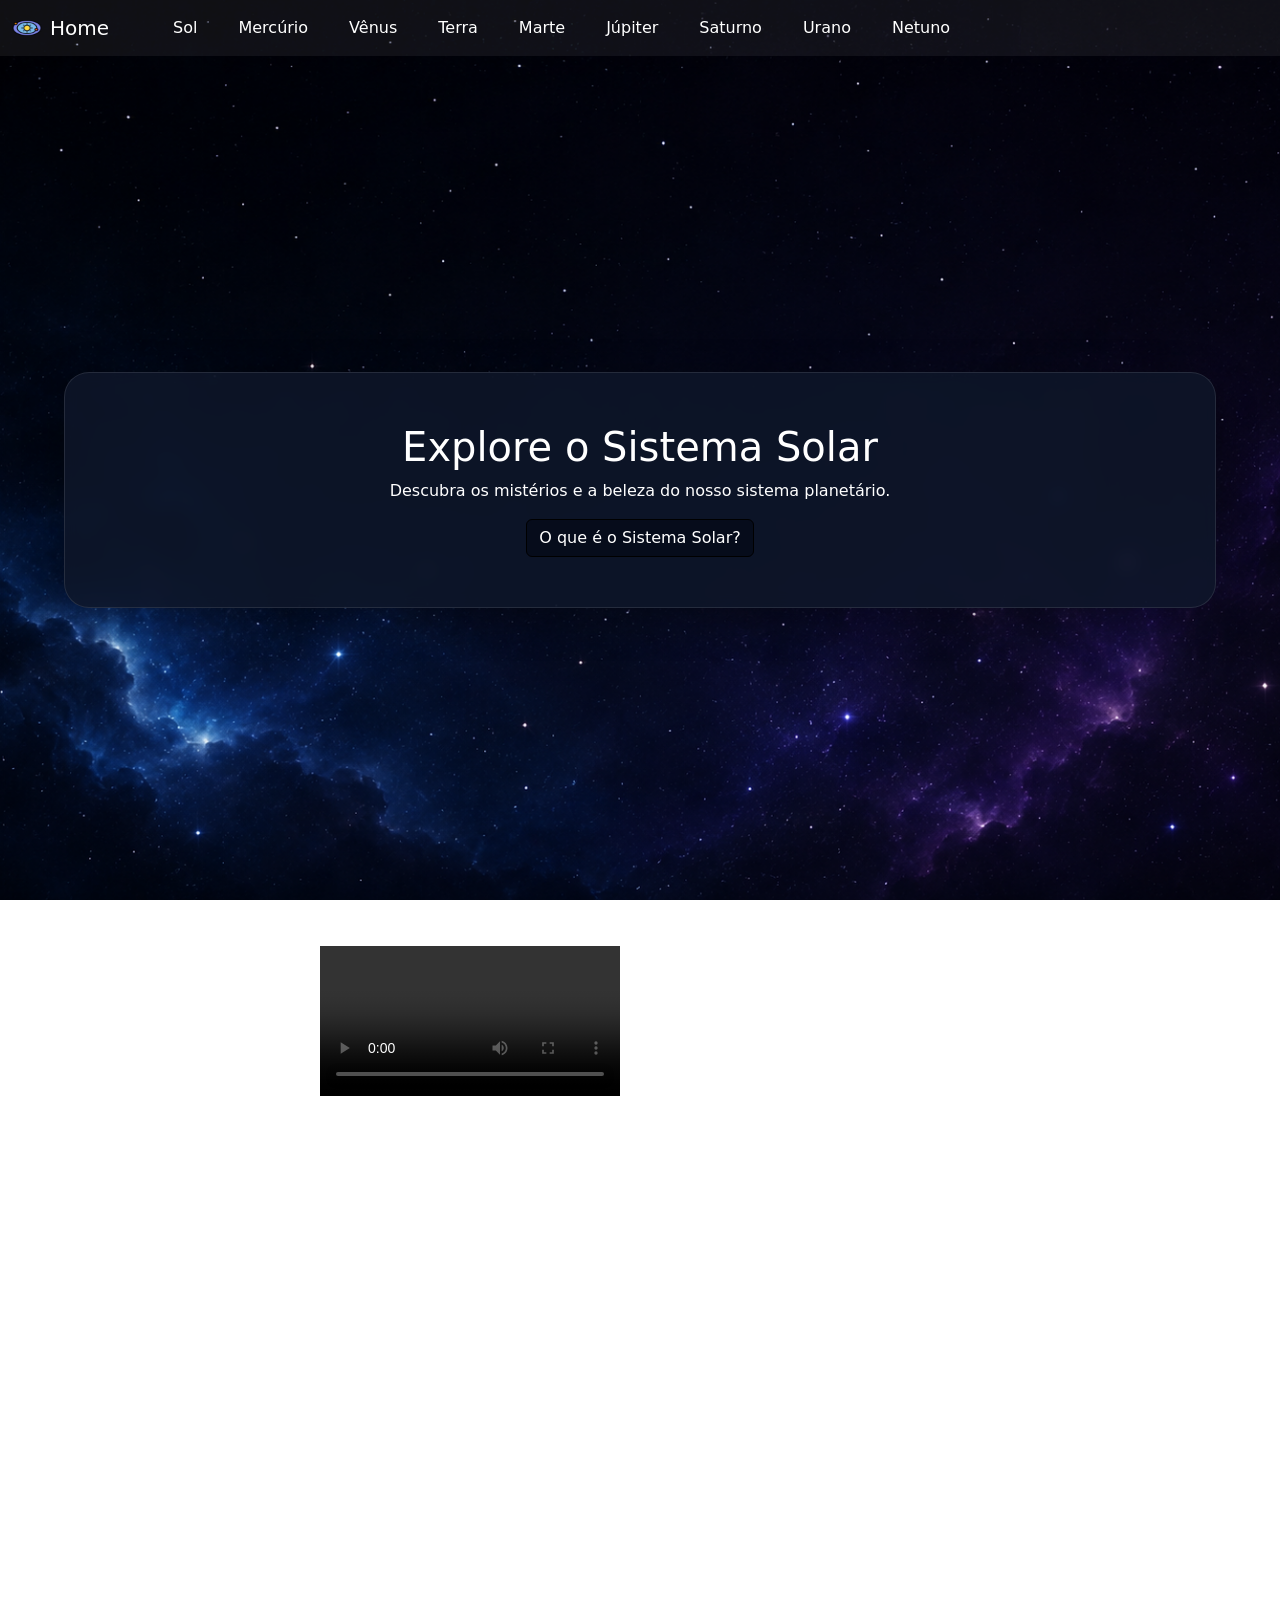
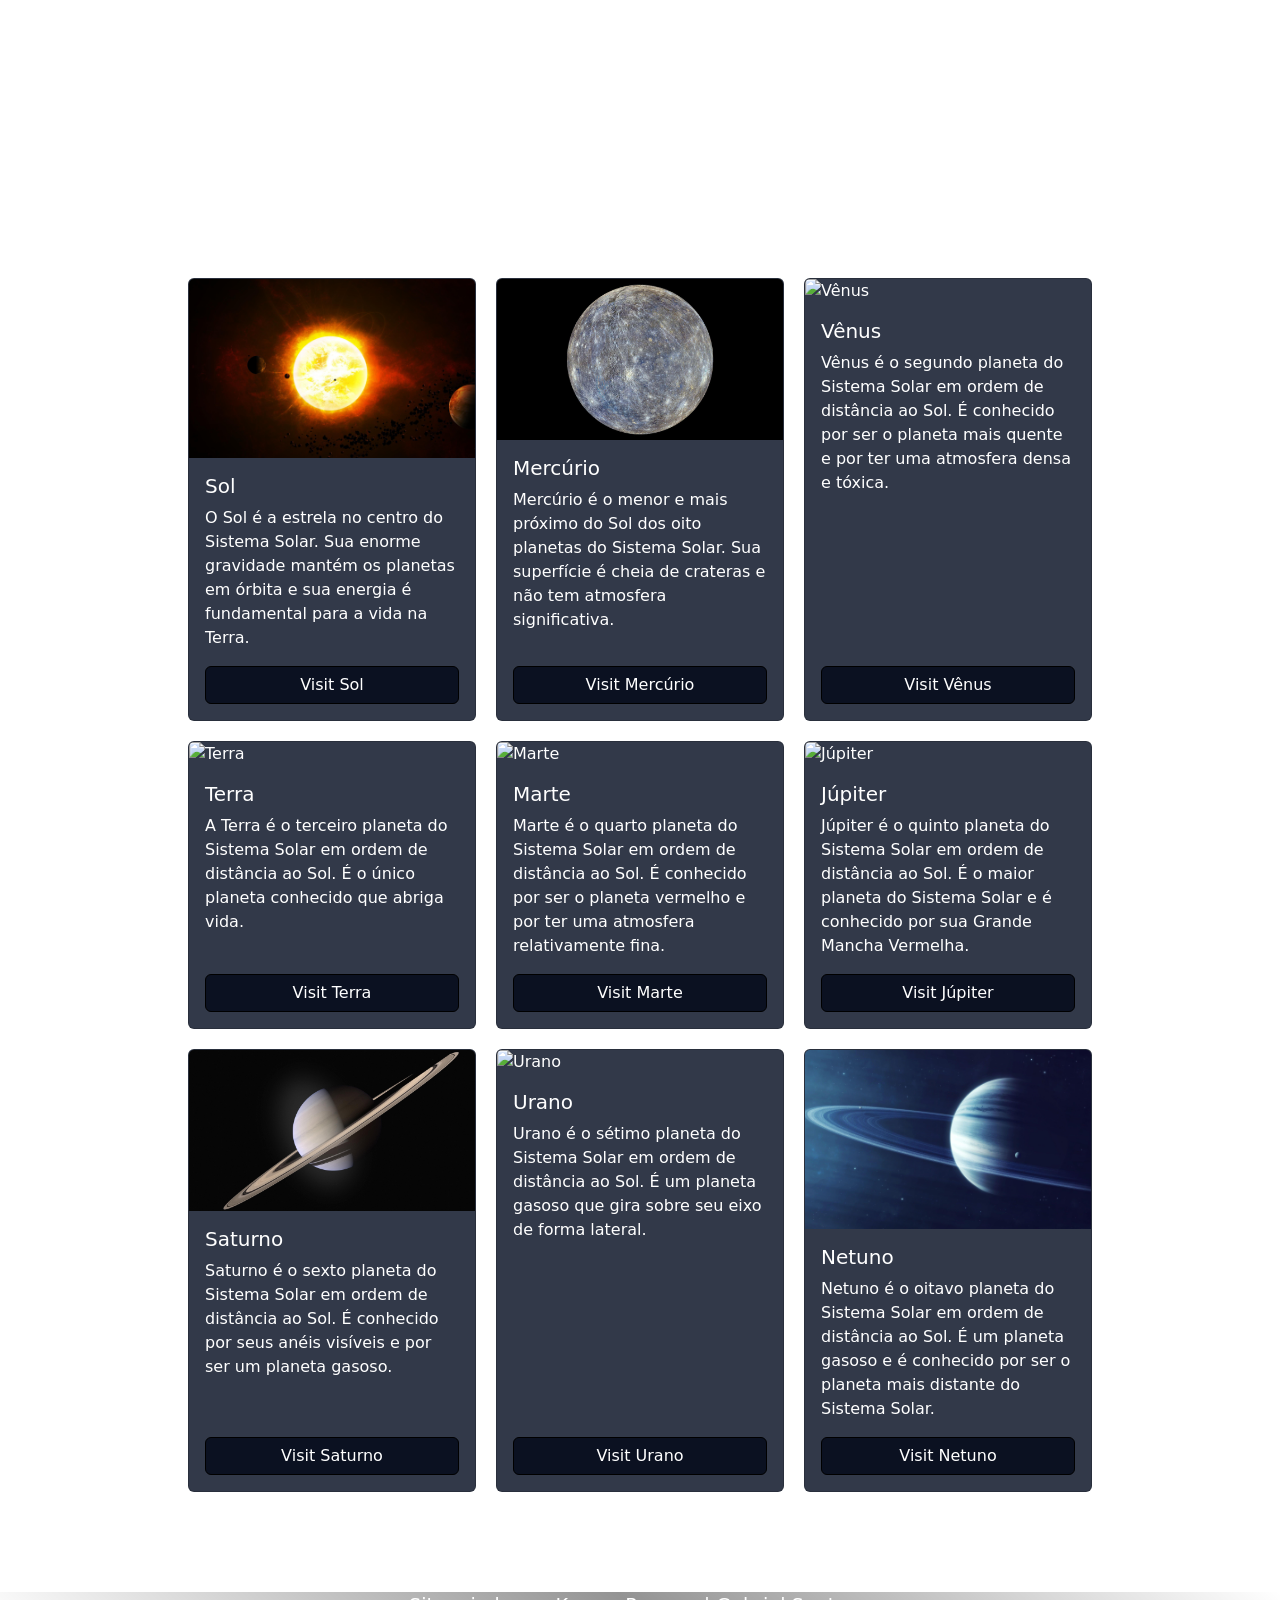
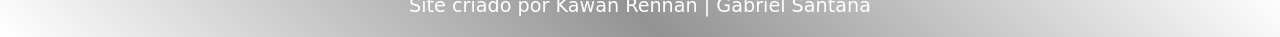
==== commit 96bdca89: "Imagens_fundo adicionadas" ====
--- a/index.html
+++ b/index.html
@@ -11,9 +11,7 @@
     <link rel="stylesheet" href="css/index.css">
     <link rel="shortcut icon" href="img/icons8-solar-system-64 (1).png" type="image/x-icon">
 </head>
-
 <body>
-
     <header>
 
         <nav class="navbar navbar-expand-lg">
--- a/css/index.css
+++ b/css/index.css
@@ -3,6 +3,7 @@
 *{
     margin: 0;
     padding: 0;
+    
 }
 
 header{
@@ -18,10 +19,10 @@
    
    
    body{
-    height: 200vh;
-    background: url(../img/ChatGPT\ Image\ 28\ de\ ago.\ de\ 2026\,\ 14_14_52.png) center center no-repeat fixed ;
+    
+    background: url(../img/FundoPrincipal.png) center center no-repeat fixed ;
     background-size: cover;
-    padding-top: 70px;
+    
     
    }
    
@@ -87,6 +88,26 @@
 .inicio{
     height: 100vh;
 }
+
+.imagem{
+    
+    height: 100vh;
+    background-size: cover;
+    margin: auto;
+    border-radius: 5px;
+   
+}
+
+h3 {
+    text-align: center;
+}
+
+.badge {
+    padding: 8px 15px;
+    font-size: 0.9em;
+    border-radius: 20px;
+}
+
 
 .sobre-sistema{
     h2{
@@ -167,11 +188,10 @@
     height: 5vh;
     background-color: rgba(0, 0, 20, 0);
     background-image: linear-gradient(45deg, rgba(0, 0, 0, 0), rgba(0, 0, 0, 0.425), rgba(0, 0, 0, 0));
-    margin-top: 40px;
-    
-    bottom: 0;
-    left: 0;
-    z-index: 1000;
+    margin-top: 100px;
+    
+ 
+    
 }
 
 footer p {
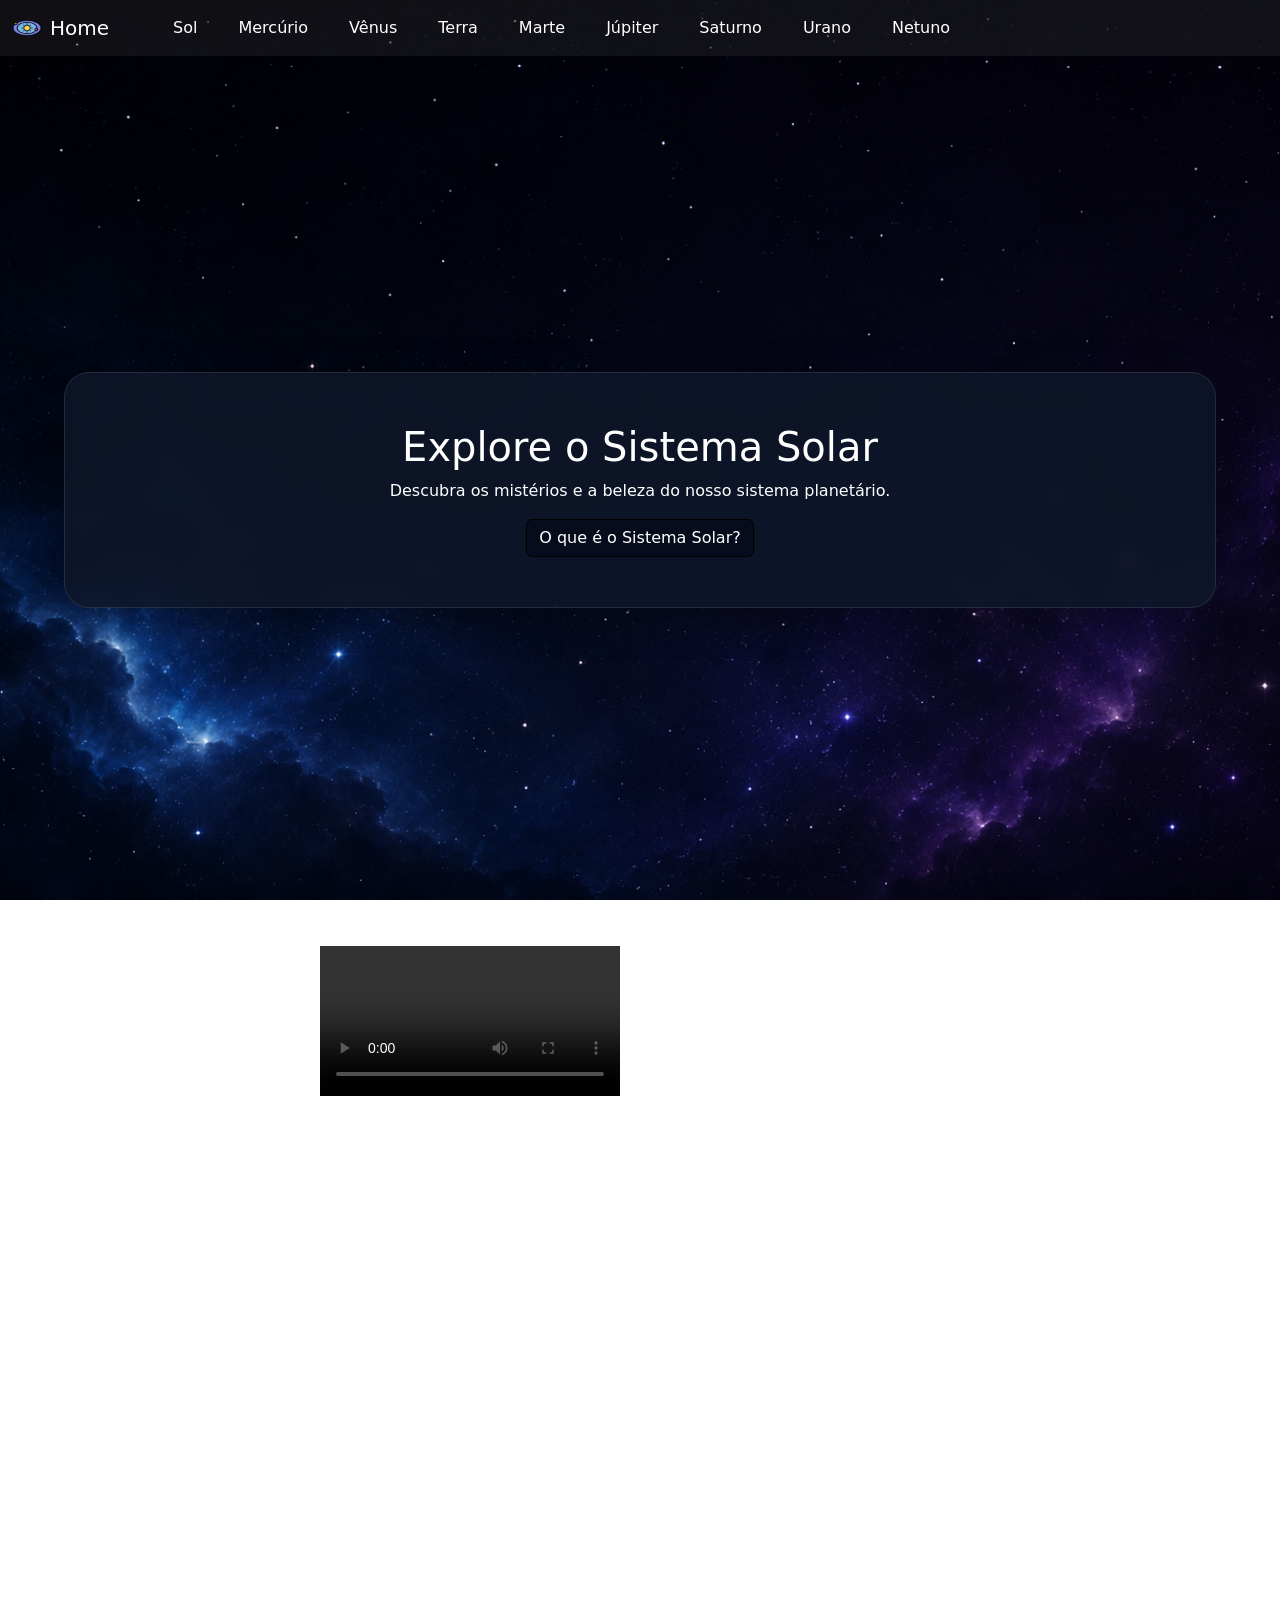
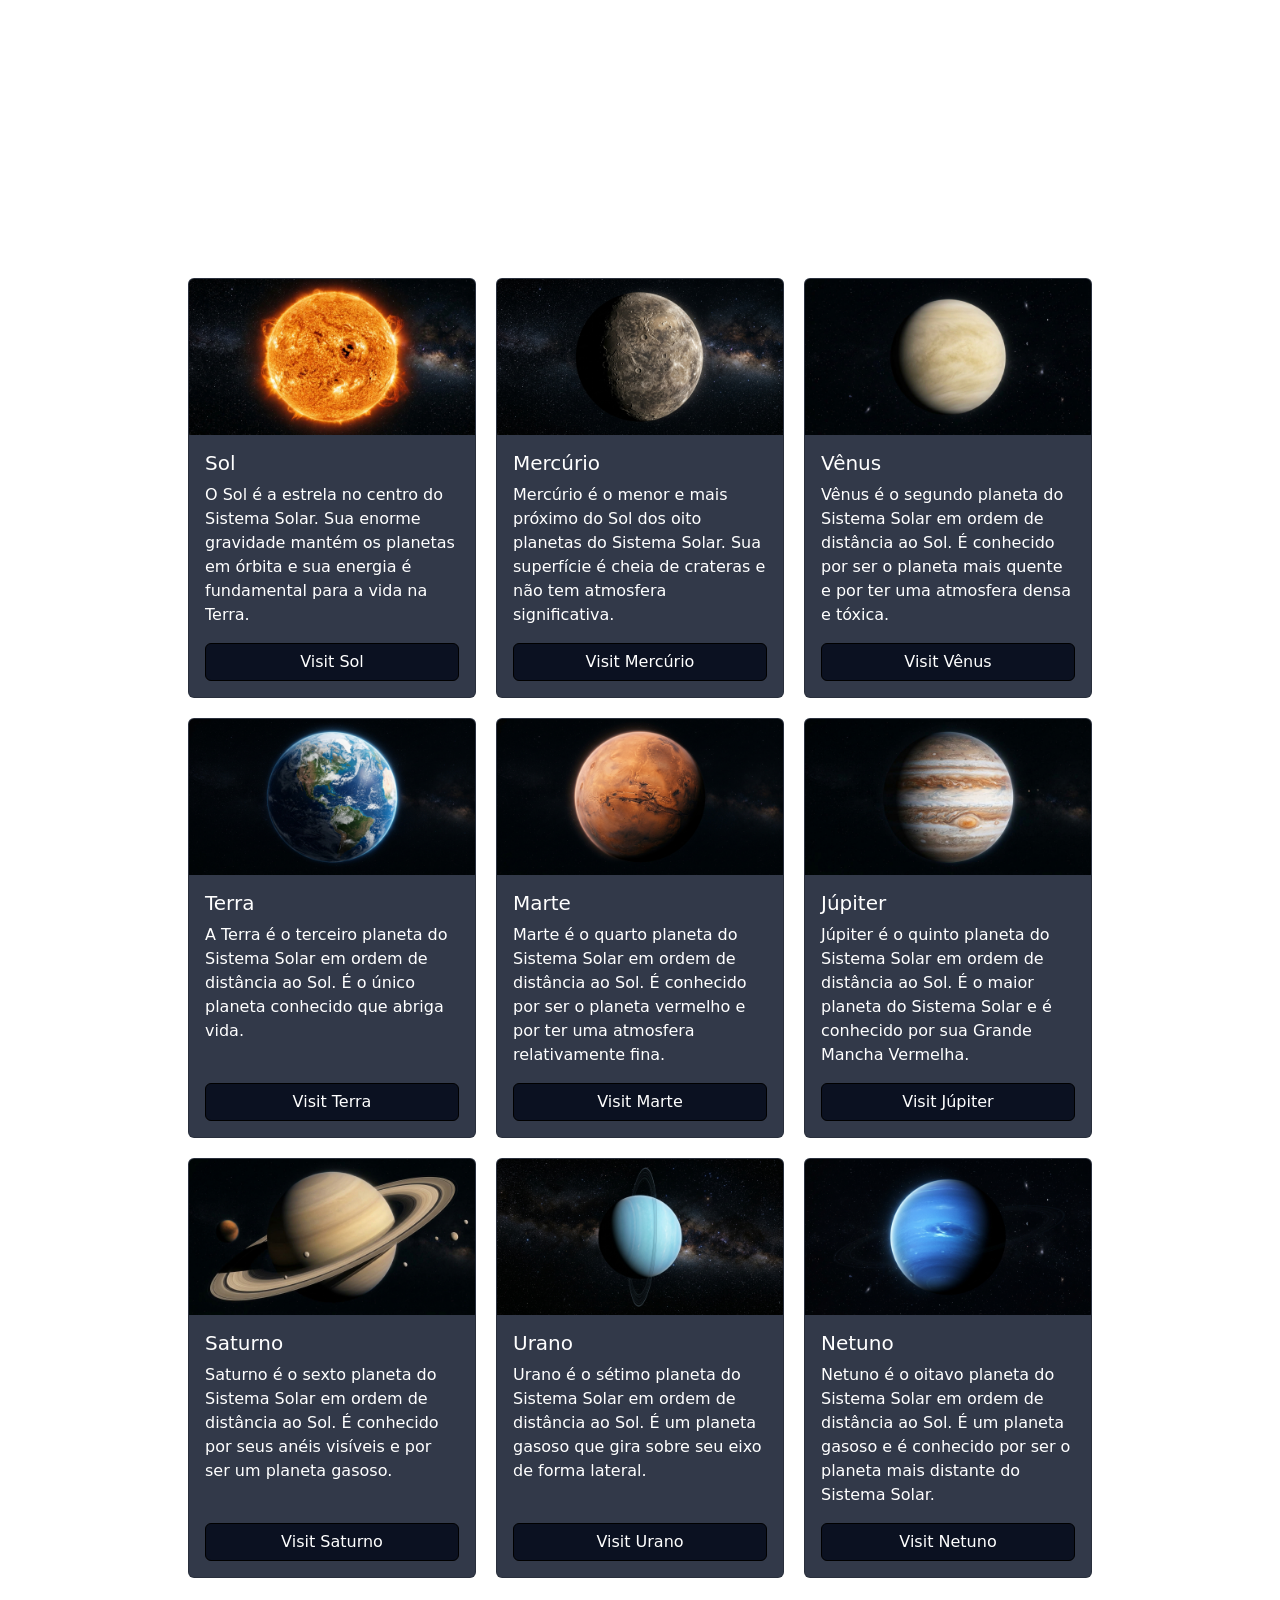
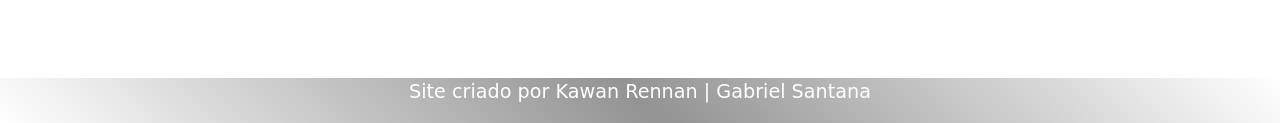
==== commit 9bad92f0: "update_fundoCards" ====
--- a/index.html
+++ b/index.html
@@ -127,7 +127,7 @@
             <!-- SOL -->
             <div class="card" style="width: 18rem;">
 
-                <img src="img/fundocardsol.jpg" class="card-img-top" alt="Sol">
+                <img src="img/FundoDeCadaPagina/fundosol.jpg" class="card-img-top" alt="Sol">
 
                 <div class="card-body">
 
@@ -151,7 +151,7 @@
             <!-- MERCÚRIO -->
             <div class="card" style="width: 18rem;">
 
-                <img src="img/fundomercurio.jpg" class="card-img-top" alt="Mercúrio">
+                <img src="img/FundoDeCadaPagina/fundomercurio.jpg" class="card-img-top" alt="Mercúrio">
 
                 <div class="card-body">
 
@@ -175,7 +175,7 @@
             <!-- VÊNUS -->
             <div class="card" style="width: 18rem;">
 
-                <img src="img/fundovenus.webp" class="card-img-top" alt="Vênus">
+                <img src="img/FundoDeCadaPagina/fundovenus.jpg" class="card-img-top" alt="Vênus">
 
                 <div class="card-body">
 
@@ -200,7 +200,7 @@
             <!-- TERRA -->
             <div class="card" style="width: 18rem;">
 
-                <img src="img/fundocardterra.webp" class="card-img-top" alt="Terra">
+                <img src="img/FundoDeCadaPagina/fundoterra.jpg" class="card-img-top" alt="Terra">
 
                 <div class="card-body">
 
@@ -224,7 +224,7 @@
             <!-- MARTE -->
             <div class="card" style="width: 18rem;">
 
-                <img src="img/fundomarte.webp" class="card-img-top" alt="Marte">
+                <img src="img/FundoDeCadaPagina/fundomarte.jpg" class="card-img-top" alt="Marte">
 
                 <div class="card-body">
 
@@ -249,7 +249,7 @@
             <!-- JÚPITER -->
             <div class="card" style="width: 18rem;">
 
-                <img src="img/fundojupiter.webp" class="card-img-top" alt="Júpiter">
+                <img src="img/FundoDeCadaPagina/fundojupiter.jpg" class="card-img-top" alt="Júpiter">
 
                 <div class="card-body">
 
@@ -274,7 +274,7 @@
             <!-- SATURNO -->
             <div class="card" style="width: 18rem;">
 
-                <img src="img/fundosaturno.jpg" class="card-img-top" alt="Saturno">
+                <img src="img/FundoDeCadaPagina/fundosaturno.jpg" class="card-img-top" alt="Saturno">
 
                 <div class="card-body">
 
@@ -298,7 +298,7 @@
             <!-- URANO -->
             <div class="card" style="width: 18rem;">
 
-                <img src="img/fundourano.webp" class="card-img-top" alt="Urano">
+                <img src="img/FundoDeCadaPagina/fundourano.jpg" class="card-img-top" alt="Urano">
 
                 <div class="card-body">
 
@@ -322,7 +322,7 @@
             <!-- NETUNO -->
             <div class="card" style="width: 18rem;">
 
-                <img src="img/fundonetuno.jpg" class="card-img-top" alt="Netuno">
+                <img src="img/FundoDeCadaPagina/fundonetuno.jpg" class="card-img-top" alt="Netuno">
 
                 <div class="card-body">
 
